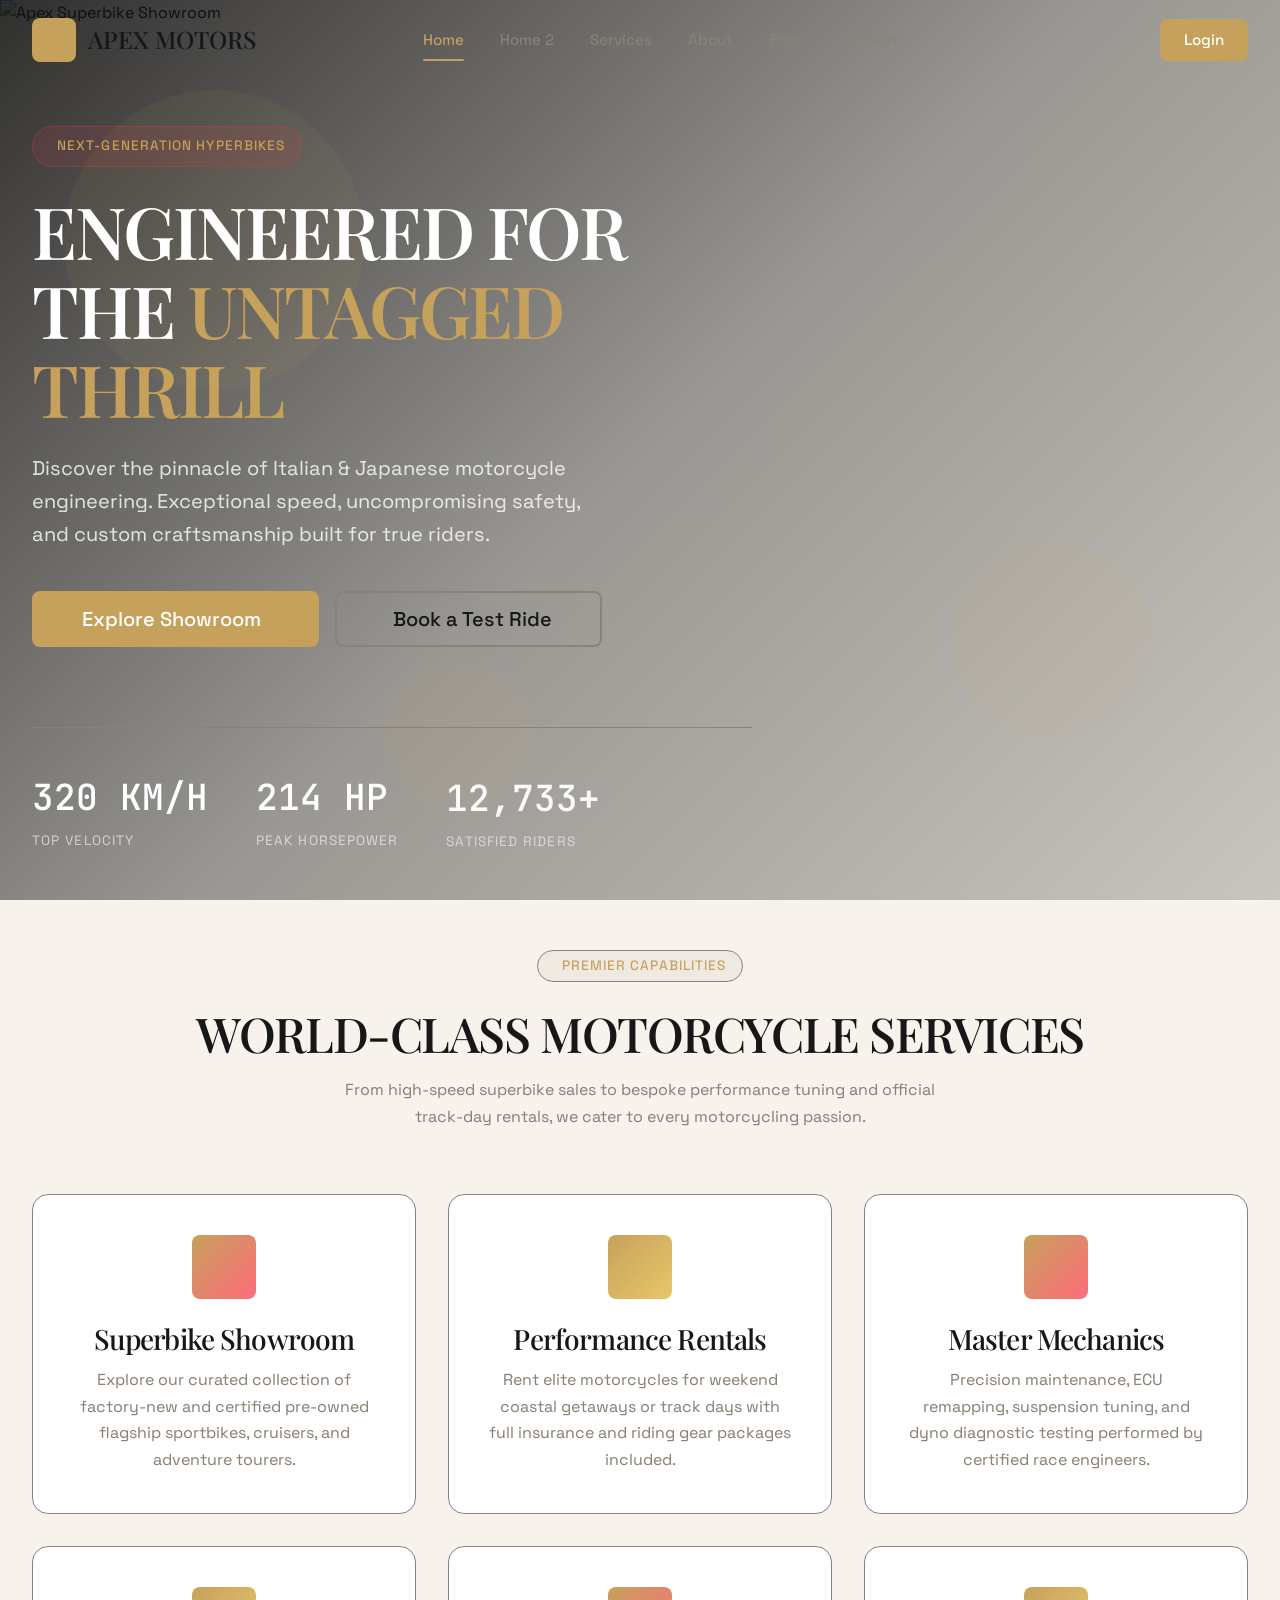
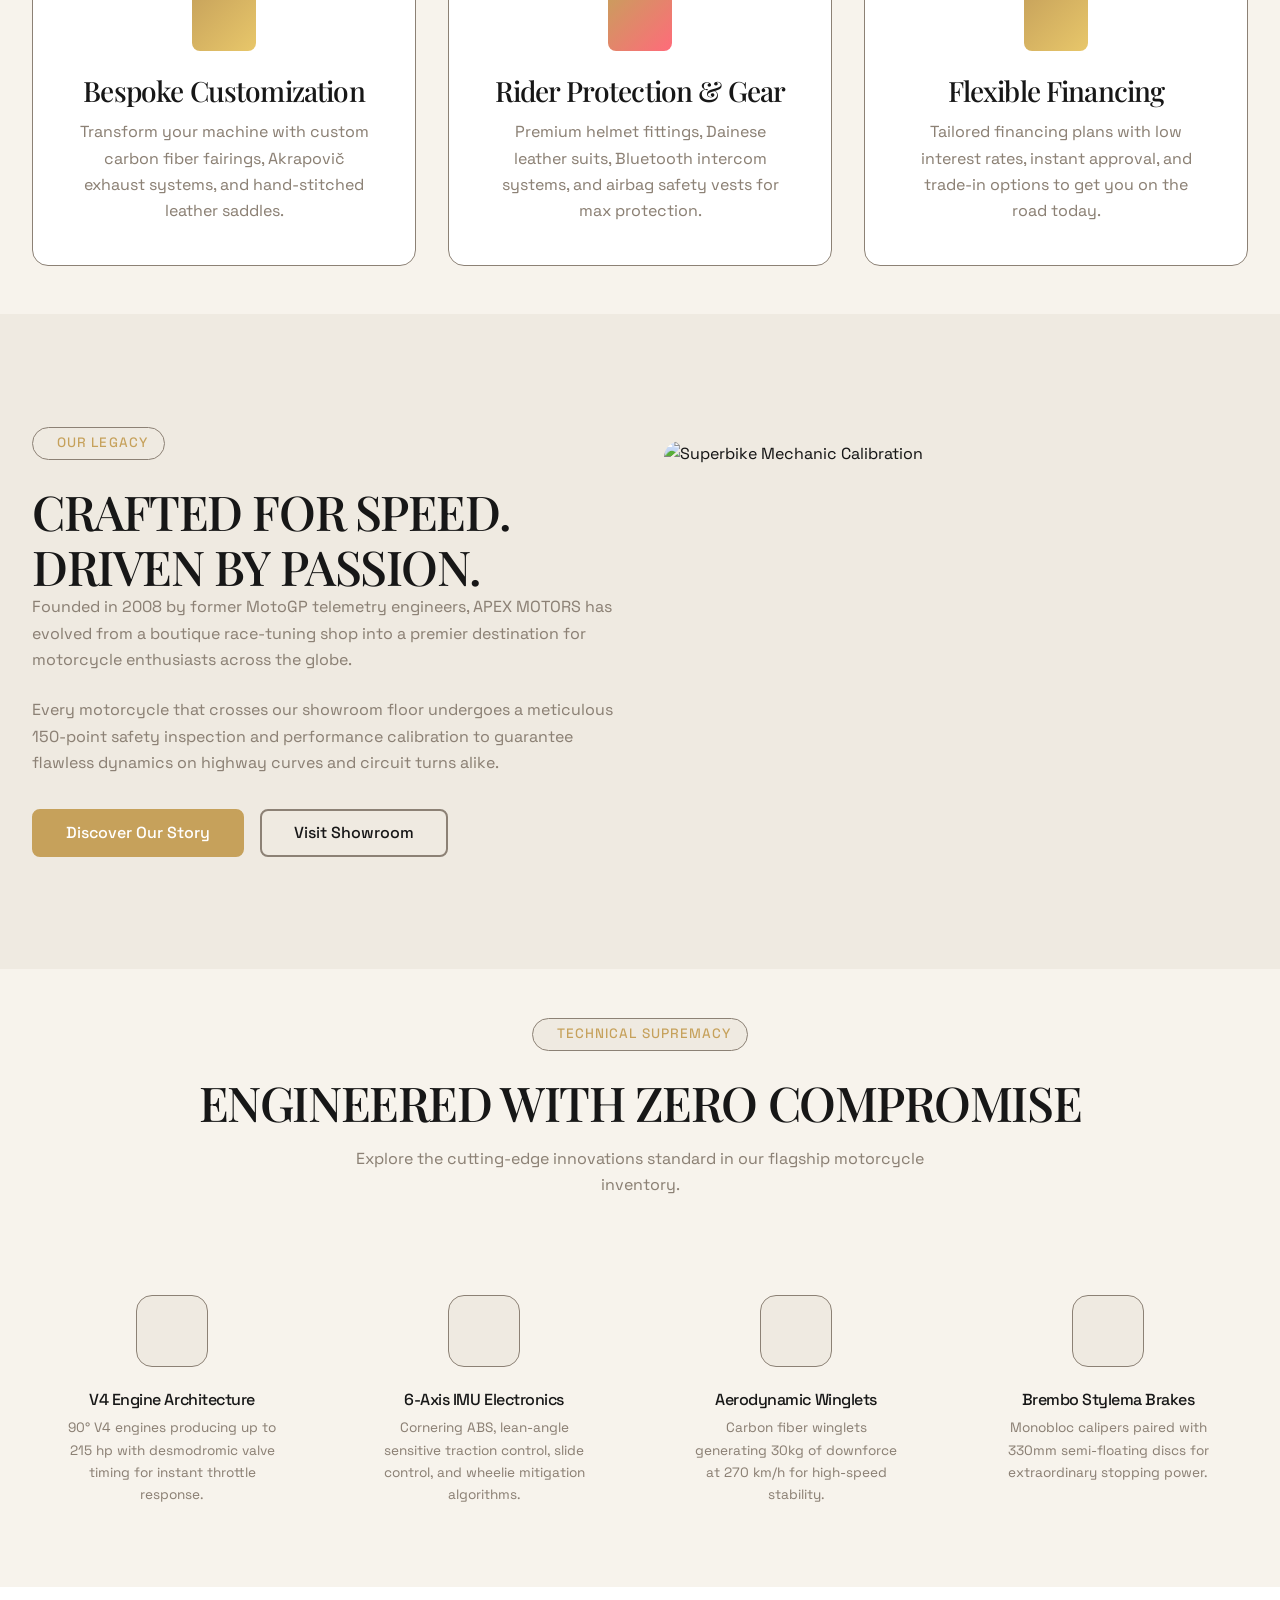
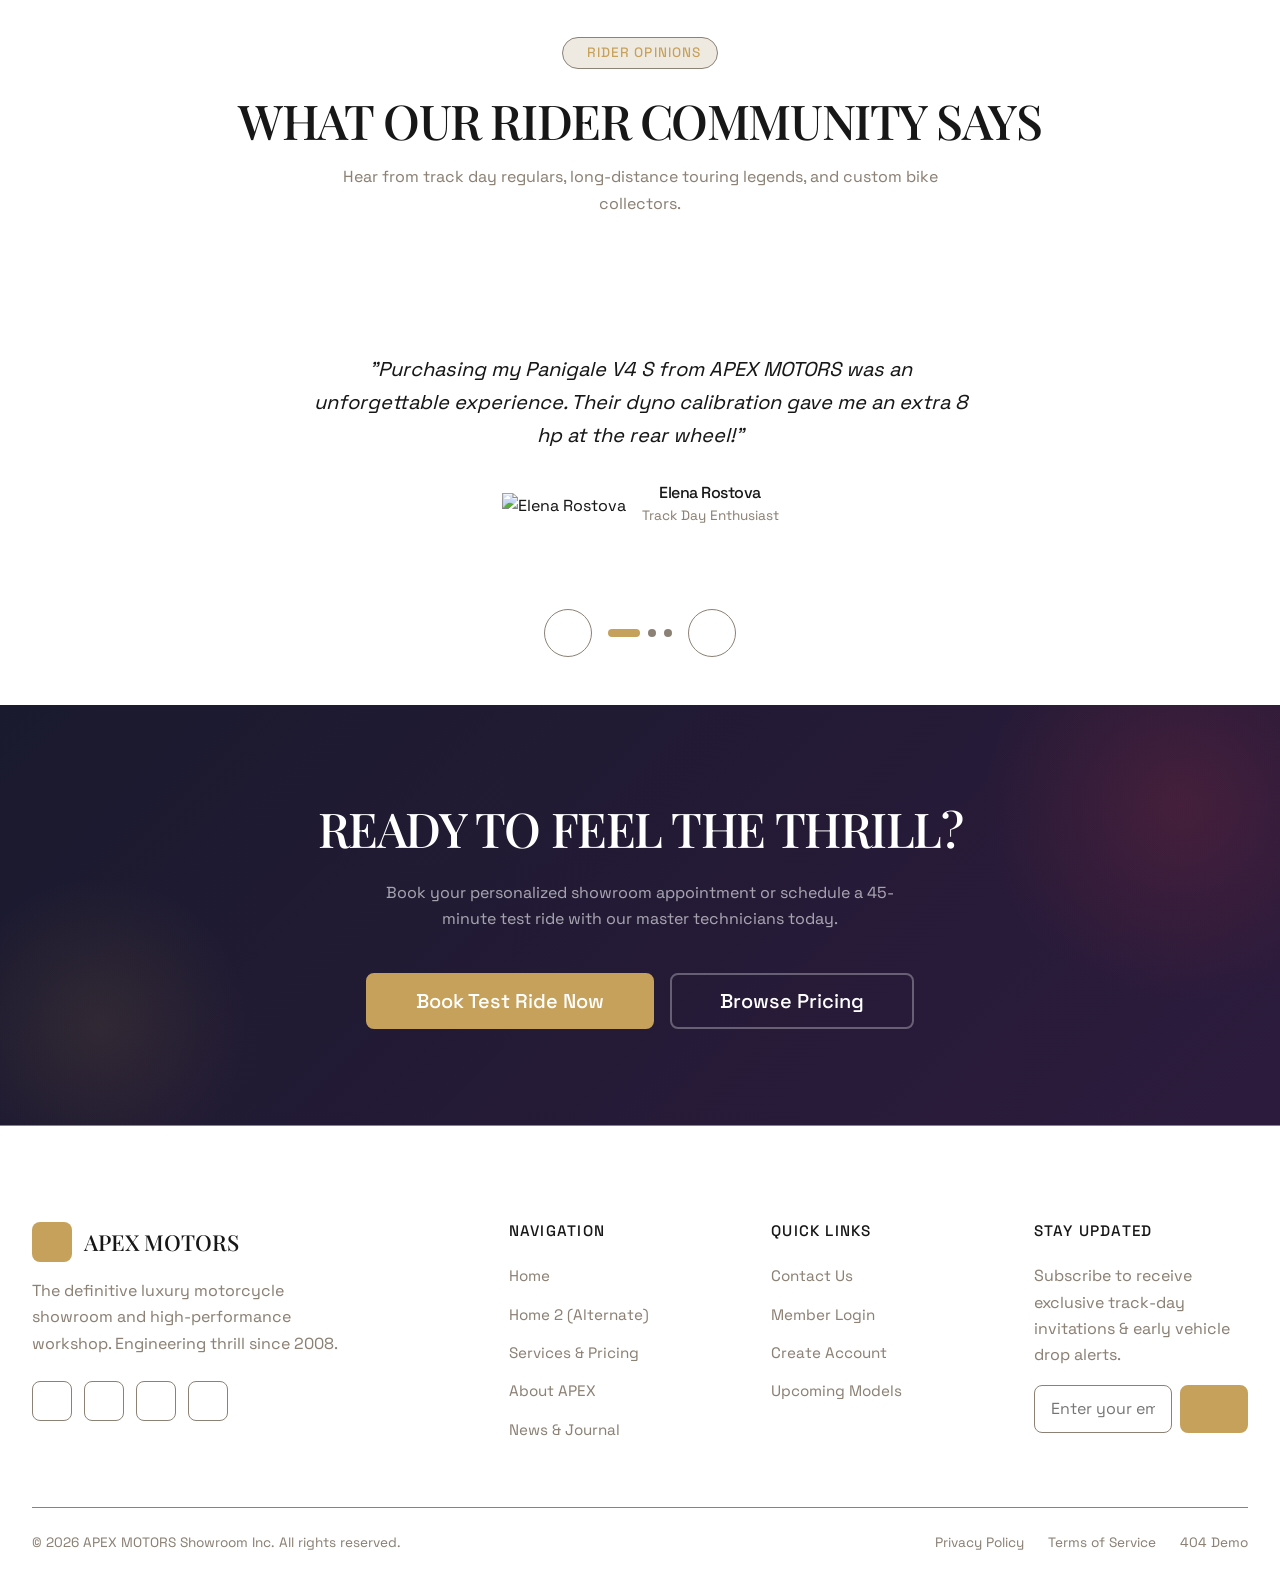
==== index.html @ 7939cc58 "first commit" ====
<!DOCTYPE html>
<html lang="en" data-theme="dark">
<head>
  <meta charset="UTF-8">
  <meta name="viewport" content="width=device-width, initial-scale=1.0">
  <title>APEX MOTORS — Luxury & High-Performance Motorcycle Showroom</title>
  <meta name="description" content="Experience unparalleled thrill and sophistication at APEX MOTORS. Premium motorcycles, custom builds, professional maintenance, and rentals.">
  
  <!-- Favicon -->
  <link rel="icon" type="image/svg+xml" href="data:image/svg+xml,<svg xmlns='http://www.w3.org/2000/svg' viewBox='0 0 100 100'><text y='.9em' font-size='90'>🏍️</text></svg>">
  
  <!-- Remix Icons -->
  <link rel="stylesheet" href="https://cdn.jsdelivr.net/npm/remixicon@4.2.0/fonts/remixicon.css">
  
  <!-- Stylesheets -->
  <link rel="stylesheet" href="assets/css/style.css">
  <link rel="stylesheet" href="assets/css/rtl.css">
  
  <!-- GSAP CDN -->
  <script src="https://cdnjs.cloudflare.com/ajax/libs/gsap/3.12.5/gsap.min.js" defer></script>
  <script src="https://cdnjs.cloudflare.com/ajax/libs/gsap/3.12.5/ScrollTrigger.min.js" defer></script>
  
  <!-- Main Script -->
  <script src="assets/js/main.js" defer></script>
  
  <!-- JSON-LD Structured Data -->
  <script type="application/ld+json">
  {
    "@context": "https://schema.org",
    "@type": "AutoDealer",
    "name": "APEX MOTORS",
    "image": "https://images.unsplash.com/photo-1558981403-c5f9899a28bc?auto=format&fit=crop&w=1200&q=80",
    "description": "Luxury & High-Performance Motorcycle Showroom",
    "priceRange": "$$$$",
    "address": {
      "@type": "PostalAddress",
      "streetAddress": "100 High-Speed Boulevard",
      "addressLocality": "Motor City",
      "addressRegion": "CA",
      "postalCode": "90210",
      "addressCountry": "US"
    },
    "telephone": "+1-800-555-APEX"
  }
  </script>
</head>
<body>

  <!-- ── NAVBAR ────────────────────────────────────────── -->
  <header class="navbar">
    <div class="navbar__inner">
      <a href="index.html" class="navbar__logo">
        <div class="navbar__logo-icon"><i class="ri-motorbike-line"></i></div>
        <span>APEX MOTORS</span>
      </a>

      <nav class="navbar__links" aria-label="Main Navigation">
        <a href="index.html" class="navbar__link active">Home</a>
        <a href="home2.html" class="navbar__link">Home 2</a>
        <a href="services.html" class="navbar__link">Services</a>
        <a href="about.html" class="navbar__link">About</a>
        <a href="blog.html" class="navbar__link">Blog</a>
        <a href="contact.html" class="navbar__link">Contact</a>
      </nav>

      <div class="navbar__actions">
        <button class="navbar__toggle-btn" data-theme-toggle aria-label="Toggle Theme">
          <i class="ri-sun-line"></i>
        </button>
        <button class="navbar__toggle-btn" data-rtl-toggle aria-label="Toggle RTL Mode">
          <i class="ri-arrow-left-right-line"></i>
        </button>
        <a href="login.html" class="navbar__login-btn">Login</a>
        
        <button class="navbar__hamburger" aria-label="Open Navigation Drawer" aria-expanded="false">
          <i class="ri-menu-3-line"></i>
        </button>
      </div>
    </div>
  </header>

  <!-- ── MOBILE DRAWER ─────────────────────────────────── -->
  <div class="drawer-overlay"></div>
  <aside class="drawer" aria-label="Mobile Navigation Drawer">
    <div class="drawer__header">
      <a href="index.html" class="navbar__logo">
        <div class="navbar__logo-icon"><i class="ri-motorbike-line"></i></div>
        <span>APEX MOTORS</span>
      </a>
      <button class="drawer__close" aria-label="Close Drawer">
        <i class="ri-close-line"></i>
      </button>
    </div>

    <div class="drawer__links">
      <a href="index.html" class="drawer__link active"><i class="ri-home-4-line"></i> Home</a>
      <a href="home2.html" class="drawer__link"><i class="ri-layout-grid-line"></i> Home 2</a>
      <a href="services.html" class="drawer__link"><i class="ri-tools-line"></i> Services</a>
      <a href="about.html" class="drawer__link"><i class="ri-information-line"></i> About</a>
      <a href="blog.html" class="drawer__link"><i class="ri-article-line"></i> Blog</a>
      <a href="contact.html" class="drawer__link"><i class="ri-contacts-line"></i> Contact</a>
    </div>

    <div class="drawer__footer">
      <div class="drawer__toggles">
        <button class="btn btn--secondary btn--full" data-theme-toggle>
          <i class="ri-sun-line"></i> Toggle Theme
        </button>
        <button class="btn btn--secondary btn--icon" data-rtl-toggle aria-label="Toggle RTL">
          <i class="ri-arrow-left-right-line"></i>
        </button>
      </div>
      <a href="login.html" class="btn btn--primary btn--full">Login</a>
    </div>
  </aside>

  <!-- ── MAIN CONTENT ─────────────────────────────────── -->
  <main>
    <!-- SECTION 1: HERO (Full-Screen) -->
    <section class="hero section--full">
      <div class="hero__bg">
        <img src="https://images.unsplash.com/photo-1558981403-c5f9899a28bc?auto=format&fit=crop&w=1920&q=80" alt="Apex Superbike Showroom" loading="eager">
      </div>
      
      <div class="floating-shapes">
        <div class="floating-shape"></div>
        <div class="floating-shape"></div>
        <div class="floating-shape"></div>
      </div>

      <div class="container">
        <div class="hero__content">
          <div class="hero__badge">
            <i class="ri-flashlight-line"></i> Next-Generation Hyperbikes
          </div>
          <h1 class="hero__title">ENGINEERED FOR THE <span>UNTAGGED THRILL</span></h1>
          <p class="hero__subtitle">Discover the pinnacle of Italian & Japanese motorcycle engineering. Exceptional speed, uncompromising safety, and custom craftsmanship built for true riders.</p>
          
          <div class="hero__actions">
            <a href="services.html" class="btn btn--primary btn--lg">
              Explore Showroom <i class="ri-arrow-right-line"></i>
            </a>
            <a href="contact.html" class="btn btn--secondary btn--lg">
              <i class="ri-steering-2-line"></i> Book a Test Ride
            </a>
          </div>

          <div class="hero__stats">
            <div class="hero__stat">
              <span class="hero__stat-number" data-count="320" data-count-suffix=" KM/H">0 KM/H</span>
              <span class="hero__stat-label">Top Velocity</span>
            </div>
            <div class="hero__stat">
              <span class="hero__stat-number" data-count="215" data-count-suffix=" HP">0 HP</span>
              <span class="hero__stat-label">Peak Horsepower</span>
            </div>
            <div class="hero__stat">
              <span class="hero__stat-number" data-count="14800" data-count-suffix="+">0+</span>
              <span class="hero__stat-label">Satisfied Riders</span>
            </div>
          </div>
        </div>
      </div>
    </section>

    <!-- SECTION 2: SERVICES SHOWCASE (Full-Screen Feel) -->
    <section class="section">
      <div class="container">
        <div class="section-header reveal">
          <div class="section-badge"><i class="ri-service-line"></i> Premier Capabilities</div>
          <h2>WORLD-CLASS MOTORCYCLE SERVICES</h2>
          <p>From high-speed superbike sales to bespoke performance tuning and official track-day rentals, we cater to every motorcycling passion.</p>
        </div>

        <div class="grid grid-3 stagger-grid">
          <!-- Service Card 1 -->
          <div class="card">
            <div class="card__icon"><i class="ri-shopping-bag-3-line"></i></div>
            <h3 class="card__title">Superbike Showroom</h3>
            <p class="card__text">Explore our curated collection of factory-new and certified pre-owned flagship sportbikes, cruisers, and adventure tourers.</p>
          </div>

          <!-- Service Card 2 -->
          <div class="card">
            <div class="card__icon card__icon--accent"><i class="ri-shield-keyhole-line"></i></div>
            <h3 class="card__title">Performance Rentals</h3>
            <p class="card__text">Rent elite motorcycles for weekend coastal getaways or track days with full insurance and riding gear packages included.</p>
          </div>

          <!-- Service Card 3 -->
          <div class="card">
            <div class="card__icon"><i class="ri-tools-fill"></i></div>
            <h3 class="card__title">Master Mechanics</h3>
            <p class="card__text">Precision maintenance, ECU remapping, suspension tuning, and dyno diagnostic testing performed by certified race engineers.</p>
          </div>

          <!-- Service Card 4 -->
          <div class="card">
            <div class="card__icon card__icon--accent"><i class="ri-paint-brush-line"></i></div>
            <h3 class="card__title">Bespoke Customization</h3>
            <p class="card__text">Transform your machine with custom carbon fiber fairings, Akrapovič exhaust systems, and hand-stitched leather saddles.</p>
          </div>

          <!-- Service Card 5 -->
          <div class="card">
            <div class="card__icon"><i class="ri-safe-2-line"></i></div>
            <h3 class="card__title">Rider Protection & Gear</h3>
            <p class="card__text">Premium helmet fittings, Dainese leather suits, Bluetooth intercom systems, and airbag safety vests for max protection.</p>
          </div>

          <!-- Service Card 6 -->
          <div class="card">
            <div class="card__icon card__icon--accent"><i class="ri-bank-card-line"></i></div>
            <h3 class="card__title">Flexible Financing</h3>
            <p class="card__text">Tailored financing plans with low interest rates, instant approval, and trade-in options to get you on the road today.</p>
          </div>
        </div>
      </div>
    </section>

    <!-- SECTION 3: ABOUT / CRAFTSMANSHIP (Full-Screen Split Visual) -->
    <section class="section" style="background: var(--color-surface-alt);">
      <div class="container">
        <div class="zigzag">
          <div class="zigzag__content reveal--left">
            <div class="section-badge"><i class="ri-history-line"></i> Our Legacy</div>
            <h2 style="text-align: start;">CRAFTED FOR SPEED. DRIVEN BY PASSION.</h2>
            <p>Founded in 2008 by former MotoGP telemetry engineers, APEX MOTORS has evolved from a boutique race-tuning shop into a premier destination for motorcycle enthusiasts across the globe.</p>
            <p>Every motorcycle that crosses our showroom floor undergoes a meticulous 150-point safety inspection and performance calibration to guarantee flawless dynamics on highway curves and circuit turns alike.</p>
            <div class="flex gap-4" style="margin-block-start: var(--space-6);">
              <a href="about.html" class="btn btn--primary">Discover Our Story</a>
              <a href="contact.html" class="btn btn--secondary">Visit Showroom</a>
            </div>
          </div>
          
          <div class="zigzag__image reveal--right">
            <img src="https://images.unsplash.com/photo-1568772585407-9361f9bf3a87?auto=format&fit=crop&w=1000&q=80" alt="Superbike Mechanic Calibration" loading="lazy">
          </div>
        </div>
      </div>
    </section>

    <!-- SECTION 4: PERFORMANCE HIGHLIGHTS (Icon & Feature Grid) -->
    <section class="section">
      <div class="container">
        <div class="section-header reveal">
          <div class="section-badge"><i class="ri-cpu-line"></i> Technical Supremacy</div>
          <h2>ENGINEERED WITH ZERO COMPROMISE</h2>
          <p>Explore the cutting-edge innovations standard in our flagship motorcycle inventory.</p>
        </div>

        <div class="grid grid-4 stagger-grid">
          <div class="feature-item">
            <div class="feature-item__icon"><i class="ri-speed-up-line"></i></div>
            <h4>V4 Engine Architecture</h4>
            <p>90° V4 engines producing up to 215 hp with desmodromic valve timing for instant throttle response.</p>
          </div>

          <div class="feature-item">
            <div class="feature-item__icon"><i class="ri-sensor-line"></i></div>
            <h4>6-Axis IMU Electronics</h4>
            <p>Cornering ABS, lean-angle sensitive traction control, slide control, and wheelie mitigation algorithms.</p>
          </div>

          <div class="feature-item">
            <div class="feature-item__icon"><i class="ri-windy-line"></i></div>
            <h4>Aerodynamic Winglets</h4>
            <p>Carbon fiber winglets generating 30kg of downforce at 270 km/h for high-speed stability.</p>
          </div>

          <div class="feature-item">
            <div class="feature-item__icon"><i class="ri-shield-flash-line"></i></div>
            <h4>Brembo Stylema Brakes</h4>
            <p>Monobloc calipers paired with 330mm semi-floating discs for extraordinary stopping power.</p>
          </div>
        </div>
      </div>
    </section>

    <!-- SECTION 5: TESTIMONIALS (Carousel) -->
    <section class="section" style="background: var(--color-surface);">
      <div class="container">
        <div class="section-header reveal">
          <div class="section-badge"><i class="ri-chat-quote-line"></i> Rider Opinions</div>
          <h2>WHAT OUR RIDER COMMUNITY SAYS</h2>
          <p>Hear from track day regulars, long-distance touring legends, and custom bike collectors.</p>
        </div>

        <div class="testimonials-carousel reveal">
          <div class="testimonials-track">
            <!-- Slide 1 -->
            <div class="testimonial-card">
              <div class="testimonial-card__stars">
                <i class="ri-star-fill"></i><i class="ri-star-fill"></i><i class="ri-star-fill"></i><i class="ri-star-fill"></i><i class="ri-star-fill"></i>
              </div>
              <p class="testimonial-card__text">"Purchasing my Panigale V4 S from APEX MOTORS was an unforgettable experience. Their dyno calibration gave me an extra 8 hp at the rear wheel!"</p>
              <div class="testimonial-card__author">
                <img src="https://images.unsplash.com/photo-1534528741775-53994a69daeb?auto=format&fit=crop&w=150&q=80" alt="Elena Rostova">
                <div class="testimonial-card__info">
                  <h4>Elena Rostova</h4>
                  <span>Track Day Enthusiast</span>
                </div>
              </div>
            </div>

            <!-- Slide 2 -->
            <div class="testimonial-card">
              <div class="testimonial-card__stars">
                <i class="ri-star-fill"></i><i class="ri-star-fill"></i><i class="ri-star-fill"></i><i class="ri-star-fill"></i><i class="ri-star-fill"></i>
              </div>
              <p class="testimonial-card__text">"The weekend rental process was seamless. I picked up a BMW R1250 GS for a Pacific Coast Highway tour. Immaculate condition and flawless service!"</p>
              <div class="testimonial-card__author">
                <img src="https://images.unsplash.com/photo-1507003211169-0a1dd7228f2d?auto=format&fit=crop&w=150&q=80" alt="Marcus Vance">
                <div class="testimonial-card__info">
                  <h4>Marcus Vance</h4>
                  <span>Adventure Tourer</span>
                </div>
              </div>
            </div>

            <!-- Slide 3 -->
            <div class="testimonial-card">
              <div class="testimonial-card__stars">
                <i class="ri-star-fill"></i><i class="ri-star-fill"></i><i class="ri-star-fill"></i><i class="ri-star-fill"></i><i class="ri-star-fill"></i>
              </div>
              <p class="testimonial-card__text">"Their custom exhaust work and paint shop turned my cafe racer concept into a museum-piece reality. Hands down the best shop in California."</p>
              <div class="testimonial-card__author">
                <img src="https://images.unsplash.com/photo-1500648767791-00dcc994a43e?auto=format&fit=crop&w=150&q=80" alt="Julian Thorne">
                <div class="testimonial-card__info">
                  <h4>Julian Thorne</h4>
                  <span>Custom Motorcycle Collector</span>
                </div>
              </div>
            </div>
          </div>
        </div>

        <div class="carousel-controls">
          <button class="carousel-btn carousel-btn--prev" aria-label="Previous Testimonial"><i class="ri-arrow-left-s-line"></i></button>
          <div class="carousel-dots"></div>
          <button class="carousel-btn carousel-btn--next" aria-label="Next Testimonial"><i class="ri-arrow-right-s-line"></i></button>
        </div>
      </div>
    </section>

    <!-- SECTION 6: CTA (Full-Width High-Impact Banner) -->
    <section class="cta-section">
      <div class="container">
        <h2>READY TO FEEL THE THRILL?</h2>
        <p>Book your personalized showroom appointment or schedule a 45-minute test ride with our master technicians today.</p>
        <div class="flex justify-center gap-4 flex-wrap">
          <a href="contact.html" class="btn btn--primary btn--lg">Book Test Ride Now</a>
          <a href="services.html" class="btn btn--secondary btn--lg" style="color: #fff; border-color: rgba(255,255,255,0.3);">Browse Pricing</a>
        </div>
      </div>
    </section>
  </main>

  <!-- ── FOOTER ───────────────────────────────────────── -->
  <footer class="footer">
    <div class="container">
      <div class="footer__grid">
        <div class="footer__brand">
          <a href="index.html" class="footer__logo">
            <div class="footer__logo-icon"><i class="ri-motorbike-line"></i></div>
            <span>APEX MOTORS</span>
          </a>
          <p>The definitive luxury motorcycle showroom and high-performance workshop. Engineering thrill since 2008.</p>
          <div class="footer__social">
            <a href="#" class="footer__social-link" aria-label="Instagram"><i class="ri-instagram-line"></i></a>
            <a href="#" class="footer__social-link" aria-label="YouTube"><i class="ri-youtube-line"></i></a>
            <a href="#" class="footer__social-link" aria-label="Facebook"><i class="ri-facebook-fill"></i></a>
            <a href="#" class="footer__social-link" aria-label="Twitter X"><i class="ri-twitter-x-line"></i></a>
          </div>
        </div>

        <div class="footer__column">
          <h4>Navigation</h4>
          <ul>
            <li><a href="index.html">Home</a></li>
            <li><a href="home2.html">Home 2 (Alternate)</a></li>
            <li><a href="services.html">Services & Pricing</a></li>
            <li><a href="about.html">About APEX</a></li>
            <li><a href="blog.html">News & Journal</a></li>
          </ul>
        </div>

        <div class="footer__column">
          <h4>Quick Links</h4>
          <ul>
            <li><a href="contact.html">Contact Us</a></li>
            <li><a href="login.html">Member Login</a></li>
            <li><a href="register.html">Create Account</a></li>
            <li><a href="coming-soon.html">Upcoming Models</a></li>
          </ul>
        </div>

        <div class="footer__column">
          <h4>Stay Updated</h4>
          <p>Subscribe to receive exclusive track-day invitations & early vehicle drop alerts.</p>
          <form class="footer__newsletter" data-validate="false">
            <input type="email" class="form-input" placeholder="Enter your email" required>
            <button type="submit" class="btn btn--primary" aria-label="Subscribe"><i class="ri-send-plane-fill"></i></button>
          </form>
        </div>
      </div>

      <div class="footer__bottom">
        <p>&copy; 2026 APEX MOTORS Showroom Inc. All rights reserved.</p>
        <div class="footer__bottom-links">
          <a href="#">Privacy Policy</a>
          <a href="#">Terms of Service</a>
          <a href="404.html">404 Demo</a>
        </div>
      </div>
    </div>
  </footer>

</body>
</html>
---- assets/css/style.css ----
/* ============================================================
   BIKE STORE — PREMIUM MOTORCYCLE WEBSITE
   Design System & Global Styles
   Aesthetic: Luxury-Refined + Industrial Edge
   ============================================================ */

/* ── Google Fonts ─────────────────────────────────── */
@import url('https://fonts.googleapis.com/css2?family=Playfair+Display:ital,wght@0,400..900;1,400..900&family=Space+Grotesk:wght@300..700&family=JetBrains+Mono:wght@300..700&display=swap');

/* ── CSS Variables (Design Tokens) ────────────────── */
:root {
  /* Colors — Light Mode */
  --color-primary: #171717;
  --color-secondary: #C6A15B;
  --color-accent: #C6A15B;
  --color-bg: #F7F3EC;
  --color-surface: #FFFFFF;
  --color-surface-alt: #EFEAE1;
  --color-text-primary: #171717;
  --color-text-secondary: #8C8175;
  --color-text-tertiary: #8C8175;
  --color-border: #8C8175;
  --color-border-light: #E2DBD0;
  --color-success: #10B981;
  --color-error: #EF4444;
  --color-warning: #F59E0B;
  --color-overlay: rgba(23, 23, 23, 0.5);
  --color-glass: rgba(247, 243, 236, 0.85);
  --color-glass-border: rgba(140, 129, 117, 0.2);
  --color-shadow: rgba(23, 23, 23, 0.08);
  --color-shadow-strong: rgba(23, 23, 23, 0.15);

  /* Font Families */
  --font-heading: 'Playfair Display', serif;
  --font-body: 'Space Grotesk', sans-serif;
  --font-mono: 'JetBrains Mono', monospace;

  /* Font Weights */
  --weight-h1: 580;
  --weight-h2: 540;
  --weight-h3: 520;
  --weight-h4: 500;
  --weight-body: 420;
  --weight-lead: 460;
  --weight-btn: 510;
  --weight-label: 470;
  --weight-caption: 400;
  --weight-bold-inline: 500;

  /* Font Sizes */
  --size-h1: 5rem;
  --size-h2: 3.5rem;
  --size-h3: 2.25rem;
  --size-h4: 1.75rem;
  --size-h5: 1.375rem;
  --size-h6: 1.125rem;
  --size-body: 1rem;
  --size-lead: 1.25rem;
  --size-btn: 1rem;
  --size-label: 0.95rem;
  --size-caption: 0.85rem;
  --size-small: 0.75rem;

  /* Line Heights */
  --lh-heading: 1.15;
  --lh-body: 1.65;
  --lh-tight: 1.1;

  /* Letter Spacing */
  --ls-heading: -0.03em;
  --ls-body: 0em;
  --ls-wide: 0.08em;

  /* Spacing Scale (8px base) */
  --space-1: 0.25rem;   /* 4px */
  --space-2: 0.5rem;    /* 8px */
  --space-3: 0.75rem;   /* 12px */
  --space-4: 1rem;      /* 16px */
  --space-5: 1.5rem;    /* 24px */
  --space-6: 2rem;      /* 32px */
  --space-7: 2.5rem;    /* 40px */
  --space-8: 3rem;      /* 48px */
  --space-9: 4rem;      /* 64px */
  --space-10: 5rem;     /* 80px */
  --space-11: 6rem;     /* 96px */
  --space-12: 8rem;     /* 128px */

  /* Border Radius */
  --radius: 8px;
  --radius-sm: 4px;
  --radius-lg: 16px;
  --radius-full: 9999px;

  /* Shadows */
  --shadow: 0 4px 24px var(--color-shadow);
  --shadow-sm: 0 2px 8px var(--color-shadow);
  --shadow-lg: 0 8px 40px var(--color-shadow-strong);
  --shadow-inset: inset 0 2px 4px var(--color-shadow);

  /* Transitions */
  --transition-fast: 0.2s cubic-bezier(0.4, 0, 0.2, 1);
  --transition-base: 0.3s cubic-bezier(0.4, 0, 0.2, 1);
  --transition-slow: 0.5s cubic-bezier(0.4, 0, 0.2, 1);
  --transition-theme: background 0.3s ease, color 0.3s ease, border-color 0.3s ease, box-shadow 0.3s ease;

  /* Layout */
  --container-max: 1320px;
  --container-narrow: 960px;
  --container-wide: 1440px;
  --navbar-height: 80px;
  --section-padding: var(--space-8) 0;

  /* Z-Index Scale */
  --z-dropdown: 100;
  --z-sticky: 200;
  --z-overlay: 300;
  --z-drawer: 400;
  --z-modal: 500;
  --z-toast: 600;
}

/* ── Dark Mode Overrides ──────────────────────────── */
[data-theme="dark"] {
  --color-primary: #F5F5F7;
  --color-bg: #0D0D0D;
  --color-surface: #1A1A1A;
  --color-surface-alt: #242424;
  --color-text-primary: #F5F5F7;
  --color-text-secondary: #9CA3AF;
  --color-text-tertiary: #6B7280;
  --color-border: #2D2D2D;
  --color-border-light: #1F1F1F;
  --color-glass: rgba(13, 13, 13, 0.8);
  --color-glass-border: rgba(255, 255, 255, 0.08);
  --color-shadow: rgba(0, 0, 0, 0.3);
  --color-shadow-strong: rgba(0, 0, 0, 0.5);
  --color-overlay: rgba(0, 0, 0, 0.7);
}

/* ── Reset & Base ─────────────────────────────────── */
*,
*::before,
*::after {
  margin: 0;
  padding: 0;
  box-sizing: border-box;
}

html {
  scroll-behavior: smooth;
  -webkit-text-size-adjust: 100%;
  font-size: 16px;
}

body {
  font-family: var(--font-body);
  font-weight: var(--weight-body);
  font-size: var(--size-body);
  line-height: var(--lh-body);
  color: var(--color-text-primary);
  background-color: var(--color-bg);
  transition: var(--transition-theme);
  -webkit-font-smoothing: antialiased;
  -moz-osx-font-smoothing: grayscale;
  overflow-x: hidden;
}

a {
  text-decoration: none;
  color: inherit;
  transition: color var(--transition-fast);
}

a:hover {
  color: var(--color-secondary);
}

a:focus-visible {
  outline: 2px solid var(--color-accent);
  outline-offset: 2px;
  border-radius: var(--radius-sm);
}

img {
  max-width: 100%;
  height: auto;
  display: block;
}

ul, ol {
  list-style: none;
}

button {
  cursor: pointer;
  border: none;
  background: none;
  font-family: inherit;
  font-size: inherit;
  color: inherit;
  transition: var(--transition-fast);
}

button:focus-visible {
  outline: 2px solid var(--color-accent);
  outline-offset: 2px;
}

input, textarea, select {
  font-family: inherit;
  font-size: inherit;
  color: inherit;
  border: none;
  outline: none;
  background: none;
}

::selection {
  background-color: var(--color-secondary);
  color: #fff;
}

/* ── Typography ───────────────────────────────────── */
h1, h2, h3, h4, h5, h6 {
  font-family: var(--font-heading);
  line-height: var(--lh-heading);
  letter-spacing: var(--ls-heading);
  color: var(--color-text-primary);
}

h1 {
  font-size: var(--size-h1);
  font-weight: var(--weight-h1);
}

h2 {
  font-size: var(--size-h2);
  font-weight: var(--weight-h2);
}

h3 {
  font-size: var(--size-h3);
  font-weight: var(--weight-h3);
}

h4 {
  font-size: var(--size-h4);
  font-weight: var(--weight-h4);
}

h5 {
  font-size: var(--size-h5);
  font-weight: var(--weight-h4);
}

h6 {
  font-size: var(--size-h6);
  font-weight: var(--weight-h4);
}

p {
  font-weight: var(--weight-body);
  line-height: var(--lh-body);
  color: var(--color-text-secondary);
}

.lead {
  font-size: var(--size-lead);
  font-weight: var(--weight-lead);
  line-height: var(--lh-body);
  color: var(--color-text-secondary);
}

.caption {
  font-size: var(--size-caption);
  font-weight: var(--weight-caption);
  color: var(--color-text-tertiary);
}

.label-text {
  font-size: var(--size-label);
  font-weight: var(--weight-label);
}

.mono {
  font-family: var(--font-mono);
}

strong, b {
  font-weight: var(--weight-bold-inline);
}

/* ── Layout Utilities ─────────────────────────────── */
.container {
  width: 100%;
  max-width: var(--container-max);
  margin-inline: auto;
  padding-inline: var(--space-6);
}

.container--narrow {
  max-width: var(--container-narrow);
}

.container--wide {
  max-width: var(--container-wide);
}

.section {
  padding: var(--section-padding);
  position: relative;
}

.section--full {
  min-height: 100vh;
  display: flex;
  align-items: center;
}

.section-header {
  text-align: center;
  margin-block-end: var(--space-9);
}

.section-header h2 {
  margin-block-end: var(--space-4);
}

.section-header p {
  max-width: 640px;
  margin-inline: auto;
}

.section-badge {
  display: inline-flex;
  align-items: center;
  gap: var(--space-2);
  padding: var(--space-1) var(--space-4);
  background: var(--color-surface-alt);
  border: 1px solid var(--color-border);
  border-radius: var(--radius-full);
  font-size: var(--size-caption);
  font-weight: var(--weight-label);
  color: var(--color-secondary);
  text-transform: uppercase;
  letter-spacing: var(--ls-wide);
  margin-block-end: var(--space-5);
}

.flex { display: flex; }
.flex-col { flex-direction: column; }
.flex-wrap { flex-wrap: wrap; }
.items-center { align-items: center; }
.items-start { align-items: flex-start; }
.justify-center { justify-content: center; }
.justify-between { justify-content: space-between; }
.gap-1 { gap: var(--space-1); }
.gap-2 { gap: var(--space-2); }
.gap-3 { gap: var(--space-3); }
.gap-4 { gap: var(--space-4); }
.gap-5 { gap: var(--space-5); }
.gap-6 { gap: var(--space-6); }
.gap-8 { gap: var(--space-8); }

.grid {
  display: grid;
  gap: var(--space-6);
}

.grid-2 { grid-template-columns: repeat(2, 1fr); }
.grid-3 { grid-template-columns: repeat(3, 1fr); }
.grid-4 { grid-template-columns: repeat(4, 1fr); }

.text-center { text-align: center; }
.text-start { text-align: start; }

.visually-hidden {
  position: absolute;
  width: 1px;
  height: 1px;
  padding: 0;
  margin: -1px;
  overflow: hidden;
  clip: rect(0, 0, 0, 0);
  white-space: nowrap;
  border-width: 0;
}

/* ── Buttons ──────────────────────────────────────── */
.btn {
  display: inline-flex;
  align-items: center;
  justify-content: center;
  gap: var(--space-2);
  padding: var(--space-3) var(--space-6);
  font-family: var(--font-body);
  font-size: var(--size-btn);
  font-weight: var(--weight-btn);
  line-height: 1;
  border-radius: var(--radius);
  transition: all var(--transition-base);
  white-space: nowrap;
  min-height: 48px;
  cursor: pointer;
  position: relative;
  overflow: hidden;
}

.btn::after {
  content: '';
  position: absolute;
  inset: 0;
  background: linear-gradient(135deg, rgba(255,255,255,0.15), transparent);
  opacity: 0;
  transition: opacity var(--transition-fast);
}

.btn:hover::after {
  opacity: 1;
}

.btn--primary {
  background: var(--color-secondary);
  color: #FFFFFF;
  border: 2px solid var(--color-secondary);
}

.btn--primary:hover {
  background: #CF2F3C;
  border-color: #CF2F3C;
  color: #FFFFFF;
  transform: translateY(-2px);
  box-shadow: 0 8px 24px rgba(230, 57, 70, 0.35);
}

.btn--secondary {
  background: transparent;
  color: var(--color-text-primary);
  border: 2px solid var(--color-border);
}

.btn--secondary:hover {
  border-color: var(--color-secondary);
  color: var(--color-secondary);
  transform: translateY(-2px);
}

.btn--accent {
  background: var(--color-accent);
  color: #1A1A2E;
  border: 2px solid var(--color-accent);
}

.btn--accent:hover {
  background: #C49A3D;
  border-color: #C49A3D;
  transform: translateY(-2px);
  box-shadow: 0 8px 24px rgba(212, 167, 71, 0.35);
}

.btn--ghost {
  background: transparent;
  color: var(--color-text-primary);
  border: 2px solid transparent;
  padding: var(--space-2) var(--space-4);
}

.btn--ghost:hover {
  color: var(--color-secondary);
}

.btn--lg {
  padding: var(--space-4) var(--space-8);
  font-size: var(--size-lead);
  min-height: 56px;
}

.btn--sm {
  padding: var(--space-2) var(--space-4);
  font-size: var(--size-caption);
  min-height: 36px;
}

.btn--full {
  width: 100%;
}

.btn--icon {
  width: 44px;
  height: 44px;
  padding: 0;
  border-radius: var(--radius);
  display: inline-flex;
  align-items: center;
  justify-content: center;
}

/* ── Navbar ───────────────────────────────────────── */
.navbar {
  position: fixed;
  top: 0;
  inset-inline: 0;
  height: var(--navbar-height);
  z-index: var(--z-sticky);
  transition: all var(--transition-base);
  display: flex;
  align-items: center;
}

.navbar.scrolled {
  background: var(--color-glass);
  backdrop-filter: blur(20px);
  -webkit-backdrop-filter: blur(20px);
  border-block-end: 1px solid var(--color-glass-border);
  box-shadow: var(--shadow-sm);
}

.navbar__inner {
  display: flex;
  align-items: center;
  justify-content: space-between;
  width: 100%;
  max-width: var(--container-wide);
  margin-inline: auto;
  padding-inline: var(--space-6);
}

.navbar__logo {
  display: flex;
  align-items: center;
  gap: var(--space-3);
  font-family: var(--font-heading);
  font-size: 1.5rem;
  font-weight: var(--weight-h3);
  color: var(--color-text-primary);
  z-index: 10;
}

.navbar__logo-icon {
  width: 44px;
  height: 44px;
  background: var(--color-secondary);
  border-radius: var(--radius);
  display: flex;
  align-items: center;
  justify-content: center;
  color: #FFFFFF;
  font-size: 1.25rem;
}

.navbar__links {
  display: flex;
  align-items: center;
  gap: var(--space-1);
}

.navbar__link {
  padding: var(--space-2) var(--space-4);
  font-size: var(--size-label);
  font-weight: var(--weight-label);
  color: var(--color-text-secondary);
  border-radius: var(--radius);
  transition: all var(--transition-fast);
  position: relative;
}

.navbar__link:hover {
  color: var(--color-text-primary);
  background: var(--color-surface-alt);
}

.navbar__link.active {
  color: var(--color-secondary);
}

.navbar__link.active::after {
  content: '';
  position: absolute;
  inset-inline: var(--space-4);
  bottom: 0;
  height: 2px;
  background: var(--color-secondary);
  border-radius: var(--radius-full);
}

.navbar__actions {
  display: flex;
  align-items: center;
  gap: var(--space-2);
}

.navbar__toggle-btn {
  width: 40px;
  height: 40px;
  border-radius: var(--radius);
  display: flex;
  align-items: center;
  justify-content: center;
  font-size: 1.25rem;
  color: var(--color-text-secondary);
  transition: all var(--transition-fast);
}

.navbar__toggle-btn:hover {
  color: var(--color-text-primary);
  background: var(--color-surface-alt);
}

.navbar__login-btn {
  padding: var(--space-2) var(--space-5);
  background: var(--color-secondary);
  color: #FFFFFF;
  border-radius: var(--radius);
  font-weight: var(--weight-btn);
  font-size: var(--size-label);
  transition: all var(--transition-fast);
  min-height: 40px;
  display: inline-flex;
  align-items: center;
  justify-content: center;
}

.navbar__login-btn:hover {
  background: #CF2F3C;
  color: #FFFFFF;
  transform: translateY(-1px);
}

.navbar__hamburger {
  display: none;
  width: 44px;
  height: 44px;
  align-items: center;
  justify-content: center;
  font-size: 1.5rem;
  color: var(--color-text-primary);
  z-index: 10;
  border-radius: var(--radius);
}

.navbar__hamburger:hover {
  background: var(--color-surface-alt);
}

/* ── Mobile Drawer ────────────────────────────────── */
.drawer-overlay {
  position: fixed;
  inset: 0;
  background: var(--color-overlay);
  z-index: var(--z-overlay);
  opacity: 0;
  visibility: hidden;
  transition: all var(--transition-base);
}

.drawer-overlay.active {
  opacity: 1;
  visibility: visible;
}

.drawer {
  position: fixed;
  top: 0;
  inset-inline-end: 0;
  width: min(380px, 85vw);
  height: 100vh;
  height: 100dvh;
  background: var(--color-surface);
  z-index: var(--z-drawer);
  transform: translateX(100%);
  transition: transform var(--transition-base);
  display: flex;
  flex-direction: column;
  overflow-y: auto;
  padding: var(--space-6);
}

[dir="rtl"] .drawer {
  transform: translateX(-100%);
}

.drawer.active {
  transform: translateX(0);
}

.drawer__header {
  display: flex;
  align-items: center;
  justify-content: space-between;
  margin-block-end: var(--space-8);
  padding-block-end: var(--space-5);
  border-block-end: 1px solid var(--color-border);
}

.drawer__close {
  width: 44px;
  height: 44px;
  display: flex;
  align-items: center;
  justify-content: center;
  font-size: 1.5rem;
  border-radius: var(--radius);
  color: var(--color-text-secondary);
}

.drawer__close:hover {
  background: var(--color-surface-alt);
  color: var(--color-text-primary);
}

.drawer__links {
  display: flex;
  flex-direction: column;
  gap: var(--space-1);
  margin-block-end: var(--space-8);
}

.drawer__link {
  padding: var(--space-3) var(--space-4);
  font-size: var(--size-body);
  font-weight: var(--weight-label);
  color: var(--color-text-secondary);
  border-radius: var(--radius);
  min-height: 48px;
  display: flex;
  align-items: center;
  gap: var(--space-3);
  transition: all var(--transition-fast);
}

.drawer__link:hover,
.drawer__link.active {
  color: var(--color-secondary);
  background: var(--color-surface-alt);
}

.drawer__link i {
  width: 24px;
  text-align: center;
  font-size: 1.125rem;
}

.drawer__footer {
  margin-block-start: auto;
  padding-block-start: var(--space-5);
  border-block-start: 1px solid var(--color-border);
  display: flex;
  flex-direction: column;
  gap: var(--space-4);
}

.drawer__toggles {
  display: flex;
  align-items: center;
  gap: var(--space-3);
}

/* ── Cards ────────────────────────────────────────── */
.card {
  background: var(--color-surface);
  border: 1px solid var(--color-border);
  border-radius: var(--radius-lg);
  padding: var(--space-7);
  display: flex;
  flex-direction: column;
  align-items: center;
  text-align: center;
  transition: all var(--transition-base);
  position: relative;
  overflow: hidden;
  height: 100%;
}

.card:hover {
  transform: translateY(-4px);
  box-shadow: var(--shadow-lg);
  border-color: var(--color-secondary);
}

.card__icon {
  width: 64px;
  height: 64px;
  border-radius: var(--radius);
  background: linear-gradient(135deg, var(--color-secondary), #FF6B7A);
  display: flex;
  align-items: center;
  justify-content: center;
  font-size: 1.5rem;
  color: #FFFFFF;
  margin-block-end: var(--space-5);
  flex-shrink: 0;
}

.card__icon--accent {
  background: linear-gradient(135deg, var(--color-accent), #E8C76A);
}

.card__title {
  font-size: var(--size-h4);
  font-weight: var(--weight-h3);
  margin-block-end: var(--space-3);
  color: var(--color-text-primary);
}

.card__text {
  font-size: var(--size-body);
  color: var(--color-text-secondary);
  line-height: var(--lh-body);
  flex: 1;
}


.card__badge {
  position: absolute;
  top: var(--space-4);
  inset-inline-end: var(--space-4);
  padding: var(--space-1) var(--space-3);
  background: var(--color-secondary);
  color: #fff;
  font-size: var(--size-small);
  font-weight: var(--weight-btn);
  border-radius: var(--radius-full);
}

.card--horizontal {
  flex-direction: row;
  text-align: start;
  align-items: flex-start;
  gap: var(--space-5);
}

.card--image {
  padding: 0;
  overflow: hidden;
}

.card--image .card__img {
  width: 100%;
  height: 240px;
  object-fit: cover;
}

.card--image .card__body {
  padding: var(--space-5) var(--space-6);
  width: 100%;
  display: flex;
  flex-direction: column;
  align-items: flex-start;
  text-align: start;
}

/* ── Forms ────────────────────────────────────────── */
.form-group {
  display: flex;
  flex-direction: column;
  gap: var(--space-2);
  margin-block-end: var(--space-5);
}

.form-label {
  font-size: var(--size-label);
  font-weight: var(--weight-label);
  color: var(--color-text-primary);
}

.form-label .required {
  color: var(--color-secondary);
  margin-inline-start: var(--space-1);
}

.form-input {
  width: 100%;
  padding: var(--space-3) var(--space-4);
  background: var(--color-surface);
  border: 1.5px solid var(--color-border);
  border-radius: var(--radius);
  font-size: var(--size-body);
  color: var(--color-text-primary);
  transition: all var(--transition-fast);
  min-height: 48px;
}

.form-input:focus {
  border-color: var(--color-secondary);
  box-shadow: 0 0 0 3px rgba(230, 57, 70, 0.12);
}

.form-input.error {
  border-color: var(--color-error);
  box-shadow: 0 0 0 3px rgba(239, 68, 68, 0.12);
}

.form-input.success {
  border-color: var(--color-success);
  box-shadow: 0 0 0 3px rgba(16, 185, 129, 0.12);
}

.form-error {
  font-size: var(--size-caption);
  color: var(--color-error);
  display: none;
  align-items: center;
  gap: var(--space-1);
}

.form-error.visible {
  display: flex;
}

.form-success-msg {
  display: none;
  padding: var(--space-4);
  background: rgba(16, 185, 129, 0.08);
  border: 1px solid var(--color-success);
  border-radius: var(--radius);
  color: var(--color-success);
  text-align: center;
  font-weight: var(--weight-label);
}

.form-success-msg.visible {
  display: block;
}

textarea.form-input {
  min-height: 140px;
  resize: vertical;
}

.form-check {
  display: flex;
  align-items: flex-start;
  gap: var(--space-3);
  cursor: pointer;
}

.form-check input[type="checkbox"] {
  width: 20px;
  height: 20px;
  accent-color: var(--color-secondary);
  cursor: pointer;
  flex-shrink: 0;
  margin-block-start: 2px;
}

.form-check label {
  font-size: var(--size-caption);
  color: var(--color-text-secondary);
  cursor: pointer;
}

.form-check label a {
  color: var(--color-secondary);
  text-decoration: underline;
}

/* ── Hero Section ─────────────────────────────────── */
.hero {
  min-height: 100vh;
  display: flex;
  align-items: center;
  position: relative;
  overflow: hidden;
  padding-block-start: var(--navbar-height);
}

.hero__bg {
  position: absolute;
  inset: 0;
  z-index: -1;
}

.hero__bg img {
  width: 100%;
  height: 100%;
  object-fit: cover;
}

.hero__bg::after {
  content: '';
  position: absolute;
  inset: 0;
  background: linear-gradient(
    135deg,
    rgba(13, 13, 13, 0.85) 0%,
    rgba(13, 13, 13, 0.4) 50%,
    rgba(13, 13, 13, 0.2) 100%
  );
}

.hero__content {
  position: relative;
  z-index: 1;
  max-width: 720px;
}

.hero__badge {
  display: inline-flex;
  align-items: center;
  gap: var(--space-2);
  padding: var(--space-2) var(--space-4);
  background: rgba(230, 57, 70, 0.12);
  border: 1px solid rgba(230, 57, 70, 0.3);
  border-radius: var(--radius-full);
  font-size: var(--size-caption);
  font-weight: var(--weight-label);
  color: var(--color-secondary);
  text-transform: uppercase;
  letter-spacing: var(--ls-wide);
  margin-block-end: var(--space-5);
}

.hero__title {
  color: var(--color-text-primary);
  margin-block-end: var(--space-5);
  line-height: var(--lh-tight);
}

.hero__title span {
  color: var(--color-secondary);
}

.hero__subtitle {
  font-size: var(--size-lead);
  color: var(--color-text-secondary);
  margin-block-end: var(--space-7);
  max-width: 560px;
  line-height: var(--lh-body);
}

.hero__actions {
  display: flex;
  align-items: center;
  gap: var(--space-4);
  flex-wrap: wrap;
}

.hero__stats {
  display: flex;
  gap: var(--space-8);
  margin-block-start: var(--space-10);
  padding-block-start: var(--space-7);
  border-block-start: 1px solid var(--color-border);
}

.hero__stat {
  text-align: start;
}

.hero__stat-number {
  font-family: var(--font-mono);
  font-size: var(--size-h3);
  font-weight: var(--weight-h3);
  color: var(--color-text-primary);
  display: block;
}

.hero__stat-label {
  font-size: var(--size-caption);
  color: var(--color-text-tertiary);
  text-transform: uppercase;
  letter-spacing: var(--ls-wide);
  margin-block-start: var(--space-1);
}

/* Override text color to white only when Hero has dark image background overlay */
.hero:has(.hero__bg) .hero__title,
.hero--has-bg .hero__title {
  color: #FFFFFF;
}

.hero:has(.hero__bg) .hero__subtitle,
.hero--has-bg .hero__subtitle {
  color: rgba(255, 255, 255, 0.8);
}

.hero:has(.hero__bg) .hero__stat-number,
.hero--has-bg .hero__stat-number {
  color: #FFFFFF;
}

.hero:has(.hero__bg) .hero__stat-label,
.hero--has-bg .hero__stat-label {
  color: rgba(255, 255, 255, 0.6);
}


/* Hero Variant: Split */
.hero--split {
  display: grid;
  grid-template-columns: 1fr 1fr;
  gap: var(--space-8);
}

.hero--split .hero__media {
  position: relative;
  display: flex;
  align-items: center;
  justify-content: center;
}

.hero--split .hero__media img {
  width: 100%;
  height: 80%;
  object-fit: cover;
  border-radius: var(--radius-lg);
}

/* Hero Variant: Centered */
.hero--centered {
  text-align: center;
}

.hero--centered .hero__content {
  max-width: 860px;
  margin-inline: auto;
}

.hero--centered .hero__subtitle {
  margin-inline: auto;
}

.hero--centered .hero__actions {
  justify-content: center;
}

.hero--centered .hero__stats {
  justify-content: center;
}

/* ── Testimonials ─────────────────────────────────── */
.testimonials-carousel {
  position: relative;
  overflow: hidden;
}

.testimonials-track {
  display: flex;
  transition: transform var(--transition-slow);
}

.testimonial-card {
  min-width: 100%;
  padding: var(--space-8);
  display: flex;
  flex-direction: column;
  align-items: center;
  text-align: center;
}

.testimonial-card__stars {
  display: flex;
  gap: var(--space-1);
  margin-block-end: var(--space-5);
  color: var(--color-accent);
  font-size: 1.25rem;
}

.testimonial-card__text {
  font-size: var(--size-lead);
  font-style: italic;
  color: var(--color-text-primary);
  max-width: 680px;
  margin-block-end: var(--space-6);
  line-height: var(--lh-body);
}

.testimonial-card__author {
  display: flex;
  align-items: center;
  gap: var(--space-4);
}

.testimonial-card__avatar {
  width: 56px;
  height: 56px;
  border-radius: var(--radius-full);
  object-fit: cover;
  border: 2px solid var(--color-accent);
}

.testimonial-card__info h4 {
  font-size: var(--size-body);
  font-weight: var(--weight-bold-inline);
  font-family: var(--font-body);
}

.testimonial-card__info span {
  font-size: var(--size-caption);
  color: var(--color-text-tertiary);
}

.carousel-controls {
  display: flex;
  align-items: center;
  justify-content: center;
  gap: var(--space-4);
  margin-block-start: var(--space-6);
}

.carousel-btn {
  width: 48px;
  height: 48px;
  border-radius: var(--radius-full);
  border: 1.5px solid var(--color-border);
  display: flex;
  align-items: center;
  justify-content: center;
  font-size: 1.25rem;
  color: var(--color-text-secondary);
  transition: all var(--transition-fast);
}

.carousel-btn:hover {
  border-color: var(--color-secondary);
  color: var(--color-secondary);
  background: rgba(230, 57, 70, 0.06);
}

.carousel-dots {
  display: flex;
  gap: var(--space-2);
}

.carousel-dot {
  width: 8px;
  height: 8px;
  border-radius: var(--radius-full);
  background: var(--color-border);
  transition: all var(--transition-fast);
  cursor: pointer;
  border: none;
  padding: 0;
}

.carousel-dot.active {
  width: 32px;
  background: var(--color-secondary);
}

/* ── CTA Section ──────────────────────────────────── */
.cta-section {
  background: linear-gradient(135deg, #1A1A2E 0%, #2D1B3D 100%);
  padding: var(--space-11) 0;
  text-align: center;
  position: relative;
  overflow: hidden;
}

.cta-section::before {
  content: '';
  position: absolute;
  width: 400px;
  height: 400px;
  background: radial-gradient(circle, rgba(230, 57, 70, 0.15), transparent 70%);
  top: -100px;
  inset-inline-end: -100px;
  border-radius: 50%;
}

.cta-section::after {
  content: '';
  position: absolute;
  width: 300px;
  height: 300px;
  background: radial-gradient(circle, rgba(212, 167, 71, 0.1), transparent 70%);
  bottom: -50px;
  inset-inline-start: -50px;
  border-radius: 50%;
}

.cta-section h2 {
  color: #FFFFFF;
  margin-block-end: var(--space-5);
}

.cta-section p {
  color: rgba(255, 255, 255, 0.6);
  max-width: 560px;
  margin-inline: auto;
  margin-block-end: var(--space-7);
}

/* ── Footer ───────────────────────────────────────── */
.footer {
  background: var(--color-surface);
  border-block-start: 1px solid var(--color-border);
  padding-block-start: var(--space-11);
}

.footer__grid {
  display: grid;
  grid-template-columns: 2fr 1fr 1fr 1fr;
  gap: var(--space-8);
  margin-block-end: var(--space-9);
}

.footer__brand {
  max-width: 320px;
}

.footer__logo {
  display: flex;
  align-items: center;
  gap: var(--space-3);
  font-family: var(--font-heading);
  font-size: 1.375rem;
  font-weight: var(--weight-h3);
  color: var(--color-text-primary);
  margin-block-end: var(--space-4);
}

.footer__logo-icon {
  width: 40px;
  height: 40px;
  background: var(--color-secondary);
  border-radius: var(--radius);
  display: flex;
  align-items: center;
  justify-content: center;
  color: #FFFFFF;
  font-size: 1.125rem;
}

.footer__brand p {
  margin-block-end: var(--space-5);
}

.footer__social {
  display: flex;
  gap: var(--space-3);
}

.footer__social-link {
  width: 40px;
  height: 40px;
  border-radius: var(--radius);
  border: 1px solid var(--color-border);
  display: flex;
  align-items: center;
  justify-content: center;
  color: var(--color-text-secondary);
  font-size: 1.125rem;
  transition: all var(--transition-fast);
}

.footer__social-link:hover {
  border-color: var(--color-secondary);
  color: var(--color-secondary);
  background: rgba(230, 57, 70, 0.06);
}

.footer__column h4 {
  font-family: var(--font-body);
  font-size: var(--size-label);
  font-weight: var(--weight-bold-inline);
  text-transform: uppercase;
  letter-spacing: var(--ls-wide);
  color: var(--color-text-primary);
  margin-block-end: var(--space-5);
}

.footer__column ul {
  display: flex;
  flex-direction: column;
  gap: var(--space-3);
}

.footer__column a {
  font-size: var(--size-label);
  color: var(--color-text-secondary);
  transition: color var(--transition-fast);
  display: inline-flex;
  align-items: center;
  gap: var(--space-2);
}

.footer__column a:hover {
  color: var(--color-secondary);
}

.footer__newsletter {
  display: flex;
  gap: var(--space-2);
  margin-block-start: var(--space-4);
}

.footer__newsletter .form-input {
  flex: 1;
  min-height: 44px;
}

.footer__bottom {
  padding: var(--space-5) 0;
  border-block-start: 1px solid var(--color-border);
  display: flex;
  align-items: center;
  justify-content: space-between;
  flex-wrap: wrap;
  gap: var(--space-4);
}

.footer__bottom p {
  font-size: var(--size-caption);
  color: var(--color-text-tertiary);
}

.footer__bottom-links {
  display: flex;
  gap: var(--space-5);
}

.footer__bottom-links a {
  font-size: var(--size-caption);
  color: var(--color-text-tertiary);
}

/* ── Pricing Table ────────────────────────────────── */
.pricing-card {
  background: var(--color-surface);
  border: 1.5px solid var(--color-border);
  border-radius: var(--radius-lg);
  padding: var(--space-7);
  display: flex;
  flex-direction: column;
  align-items: center;
  text-align: center;
  transition: all var(--transition-base);
  position: relative;
  height: 100%;
}

.pricing-card:hover {
  transform: translateY(-4px);
  box-shadow: var(--shadow-lg);
}

.pricing-card--featured {
  border-color: var(--color-secondary);
  background: var(--color-surface);
}

.pricing-card--featured::before {
  content: 'Most Popular';
  position: absolute;
  top: -12px;
  padding: var(--space-1) var(--space-4);
  background: var(--color-secondary);
  color: #FFFFFF;
  font-size: var(--size-small);
  font-weight: var(--weight-btn);
  border-radius: var(--radius-full);
  letter-spacing: var(--ls-wide);
  text-transform: uppercase;
}

.pricing-card__name {
  font-family: var(--font-body);
  font-size: var(--size-label);
  font-weight: var(--weight-bold-inline);
  text-transform: uppercase;
  letter-spacing: var(--ls-wide);
  color: var(--color-text-secondary);
  margin-block-end: var(--space-4);
}

.pricing-card__price {
  font-family: var(--font-mono);
  font-size: var(--size-h2);
  font-weight: var(--weight-h2);
  color: var(--color-text-primary);
  margin-block-end: var(--space-2);
}

.pricing-card__price span {
  font-size: var(--size-body);
  font-weight: var(--weight-body);
  color: var(--color-text-tertiary);
}

.pricing-card__desc {
  font-size: var(--size-caption);
  color: var(--color-text-tertiary);
  margin-block-end: var(--space-6);
}

.pricing-card__features {
  width: 100%;
  display: flex;
  flex-direction: column;
  gap: var(--space-3);
  margin-block-end: var(--space-7);
  text-align: start;
  flex: 1;
}


.pricing-card__feature {
  display: flex;
  align-items: center;
  gap: var(--space-3);
  font-size: var(--size-label);
  color: var(--color-text-secondary);
}

.pricing-card__feature i {
  color: var(--color-success);
  font-size: 1rem;
}

.pricing-card .btn {
  width: 100%;
  margin-block-start: auto;
}

/* ── Timeline ─────────────────────────────────────── */
.timeline {
  position: relative;
  padding-inline-start: var(--space-8);
}

.timeline::before {
  content: '';
  position: absolute;
  inset-inline-start: 16px;
  top: 0;
  bottom: 0;
  width: 2px;
  background: var(--color-border);
}

.timeline__item {
  position: relative;
  padding-block-end: var(--space-8);
}

.timeline__item:last-child {
  padding-block-end: 0;
}

.timeline__dot {
  position: absolute;
  inset-inline-start: calc(-1 * var(--space-8) + 8px);
  top: 4px;
  width: 18px;
  height: 18px;
  border-radius: var(--radius-full);
  background: var(--color-secondary);
  border: 3px solid var(--color-bg);
  box-shadow: 0 0 0 2px var(--color-secondary);
}

.timeline__date {
  font-family: var(--font-mono);
  font-size: var(--size-caption);
  color: var(--color-secondary);
  text-transform: uppercase;
  letter-spacing: var(--ls-wide);
  margin-block-end: var(--space-2);
}

.timeline__title {
  font-size: var(--size-h4);
  margin-block-end: var(--space-2);
}

.timeline__text {
  color: var(--color-text-secondary);
}

/* ── Blog Cards ───────────────────────────────────── */
.blog-card {
  background: var(--color-surface);
  border: 1px solid var(--color-border);
  border-radius: var(--radius-lg);
  overflow: hidden;
  transition: all var(--transition-base);
  height: 100%;
  display: flex;
  flex-direction: column;
}

.blog-card:hover {
  transform: translateY(-4px);
  box-shadow: var(--shadow-lg);
  border-color: var(--color-border);
}

.blog-card__img {
  width: 100%;
  height: 220px;
  object-fit: cover;
  transition: transform var(--transition-slow);
}

.blog-card:hover .blog-card__img {
  transform: scale(1.05);
}

.blog-card__img-wrap {
  overflow: hidden;
}

.blog-card__body {
  padding: var(--space-5) var(--space-6);
  flex: 1;
  display: flex;
  flex-direction: column;
}

.blog-card__meta {
  display: flex;
  align-items: center;
  gap: var(--space-4);
  margin-block-end: var(--space-3);
}

.blog-card__tag {
  padding: var(--space-1) var(--space-3);
  background: rgba(230, 57, 70, 0.08);
  color: var(--color-secondary);
  font-size: var(--size-small);
  font-weight: var(--weight-btn);
  border-radius: var(--radius-full);
  text-transform: uppercase;
  letter-spacing: var(--ls-wide);
}

.blog-card__date {
  font-size: var(--size-caption);
  color: var(--color-text-tertiary);
}

.blog-card__title {
  font-size: var(--size-h4);
  font-weight: var(--weight-h3);
  margin-block-end: var(--space-3);
  line-height: 1.3;
}

.blog-card__title:hover {
  color: var(--color-secondary);
}

.blog-card__excerpt {
  font-size: var(--size-label);
  color: var(--color-text-secondary);
  line-height: var(--lh-body);
  margin-block-end: var(--space-4);
  display: -webkit-box;
  -webkit-line-clamp: 3;
  -webkit-box-orient: vertical;
  overflow: hidden;
  flex: 1;
}

.blog-card__author {
  display: flex;
  align-items: center;
  gap: var(--space-3);
  padding-block-start: var(--space-4);
  border-block-start: 1px solid var(--color-border-light);
  margin-block-start: auto;
}


.blog-card__author img {
  width: 36px;
  height: 36px;
  border-radius: var(--radius-full);
  object-fit: cover;
}

.blog-card__author-name {
  font-size: var(--size-caption);
  font-weight: var(--weight-label);
  color: var(--color-text-primary);
}

/* ── FAQ Accordion ────────────────────────────────── */
.accordion {
  display: flex;
  flex-direction: column;
  gap: var(--space-3);
}

.accordion__item {
  background: var(--color-surface);
  border: 1px solid var(--color-border);
  border-radius: var(--radius);
  overflow: hidden;
  transition: border-color var(--transition-fast);
}

.accordion__item.active {
  border-color: var(--color-secondary);
}

.accordion__header {
  width: 100%;
  display: flex;
  align-items: center;
  justify-content: space-between;
  padding: var(--space-5) var(--space-6);
  font-size: var(--size-body);
  font-weight: var(--weight-bold-inline);
  color: var(--color-text-primary);
  text-align: start;
  cursor: pointer;
  min-height: 56px;
}

.accordion__header i {
  font-size: 1.25rem;
  color: var(--color-text-tertiary);
  transition: transform var(--transition-fast);
  flex-shrink: 0;
}

.accordion__item.active .accordion__header i {
  transform: rotate(180deg);
}

.accordion__body {
  max-height: 0;
  overflow: hidden;
  transition: max-height var(--transition-base);
}

.accordion__content {
  padding: 0 var(--space-6) var(--space-5);
  color: var(--color-text-secondary);
  line-height: var(--lh-body);
}

/* ── Auth Pages (Login / Register) ────────────────── */
.auth-page {
  min-height: 100vh;
  display: flex;
  align-items: center;
  justify-content: center;
  padding: var(--space-6);
  background: var(--color-bg);
  position: relative;
  overflow: hidden;
}

.auth-page::before {
  content: '';
  position: absolute;
  width: 600px;
  height: 600px;
  background: radial-gradient(circle, rgba(230, 57, 70, 0.06), transparent 70%);
  top: -200px;
  inset-inline-end: -200px;
  border-radius: 50%;
}

.auth-page::after {
  content: '';
  position: absolute;
  width: 500px;
  height: 500px;
  background: radial-gradient(circle, rgba(212, 167, 71, 0.05), transparent 70%);
  bottom: -200px;
  inset-inline-start: -200px;
  border-radius: 50%;
}

.auth-card {
  width: 100%;
  max-width: 440px;
  background: var(--color-surface);
  border: 1px solid var(--color-border);
  border-radius: var(--radius-lg);
  padding: var(--space-8);
  position: relative;
  z-index: 1;
}

.auth-card__header {
  text-align: center;
  margin-block-end: var(--space-7);
}

.auth-card__logo {
  display: inline-flex;
  align-items: center;
  gap: var(--space-3);
  font-family: var(--font-heading);
  font-size: 1.375rem;
  font-weight: var(--weight-h3);
  color: var(--color-text-primary);
  margin-block-end: var(--space-5);
}

.auth-card__logo-icon {
  width: 44px;
  height: 44px;
  background: var(--color-secondary);
  border-radius: var(--radius);
  display: flex;
  align-items: center;
  justify-content: center;
  color: #FFFFFF;
  font-size: 1.25rem;
}

.auth-card__header h1 {
  font-size: var(--size-h3);
  margin-block-end: var(--space-2);
}

.auth-card__header p {
  font-size: var(--size-label);
}

.auth-divider {
  display: flex;
  align-items: center;
  gap: var(--space-4);
  margin: var(--space-5) 0;
  color: var(--color-text-tertiary);
  font-size: var(--size-caption);
}

.auth-divider::before,
.auth-divider::after {
  content: '';
  flex: 1;
  height: 1px;
  background: var(--color-border);
}

.auth-social {
  display: flex;
  flex-direction: column;
  gap: var(--space-3);
}

.auth-social-btn {
  width: 100%;
  display: flex;
  align-items: center;
  justify-content: center;
  gap: var(--space-3);
  padding: var(--space-3) var(--space-4);
  border: 1.5px solid var(--color-border);
  border-radius: var(--radius);
  font-size: var(--size-label);
  font-weight: var(--weight-label);
  color: var(--color-text-primary);
  min-height: 48px;
  transition: all var(--transition-fast);
  cursor: pointer;
  background: var(--color-surface);
}

.auth-social-btn:hover {
  border-color: var(--color-text-tertiary);
  background: var(--color-surface-alt);
}

.auth-social-btn img,
.auth-social-btn svg {
  width: 20px;
  height: 20px;
}

.auth-footer {
  text-align: center;
  margin-block-start: var(--space-5);
  font-size: var(--size-caption);
  color: var(--color-text-tertiary);
}

.auth-footer a {
  color: var(--color-secondary);
  font-weight: var(--weight-label);
}

/* ── Dashboard ────────────────────────────────────── */
.dashboard {
  display: flex;
  min-height: 100vh;
}

.dashboard__sidebar {
  width: 280px;
  background: var(--color-surface);
  border-inline-end: 1px solid var(--color-border);
  padding: var(--space-6);
  display: flex;
  flex-direction: column;
  position: fixed;
  top: 0;
  bottom: 0;
  inset-inline-start: 0;
  z-index: var(--z-sticky);
  transition: transform var(--transition-base);
}

.dashboard__sidebar-header {
  display: flex;
  align-items: center;
  justify-content: space-between;
  margin-block-end: var(--space-7);
  padding-block-end: var(--space-5);
  border-block-end: 1px solid var(--color-border);
}

.dashboard__sidebar-logo {
  display: flex;
  align-items: center;
  gap: var(--space-3);
  font-family: var(--font-heading);
  font-size: 1.25rem;
  font-weight: var(--weight-h3);
}

.dashboard__sidebar-close {
  display: none;
  width: 36px;
  height: 36px;
  align-items: center;
  justify-content: center;
  border-radius: var(--radius);
  font-size: 1.25rem;
  color: var(--color-text-secondary);
}

.dashboard__nav {
  display: flex;
  flex-direction: column;
  gap: var(--space-1);
  flex: 1;
}

.dashboard__nav-item {
  display: flex;
  align-items: center;
  gap: var(--space-3);
  padding: var(--space-3) var(--space-4);
  border-radius: var(--radius);
  font-size: var(--size-label);
  font-weight: var(--weight-label);
  color: var(--color-text-secondary);
  min-height: 44px;
  transition: all var(--transition-fast);
  cursor: pointer;
}

.dashboard__nav-item:hover {
  background: var(--color-surface-alt);
  color: var(--color-text-primary);
}

.dashboard__nav-item.active {
  background: rgba(230, 57, 70, 0.08);
  color: var(--color-secondary);
}

.dashboard__nav-item i {
  width: 20px;
  text-align: center;
  font-size: 1.125rem;
}

.dashboard__nav-divider {
  height: 1px;
  background: var(--color-border);
  margin: var(--space-3) 0;
}

.dashboard__main {
  flex: 1;
  margin-inline-start: 280px;
  padding: var(--space-6) var(--space-8);
  min-height: 100vh;
}

.dashboard__top-bar {
  display: flex;
  align-items: center;
  justify-content: space-between;
  margin-block-end: var(--space-7);
}

.dashboard__top-bar h1 {
  font-size: var(--size-h3);
}

.dashboard__top-bar-actions {
  display: flex;
  align-items: center;
  gap: var(--space-3);
}

.dashboard__sidebar-toggle {
  display: none;
  width: 44px;
  height: 44px;
  align-items: center;
  justify-content: center;
  border-radius: var(--radius);
  font-size: 1.375rem;
  color: var(--color-text-primary);
  background: var(--color-surface);
  border: 1px solid var(--color-border);
}

/* KPI Cards */
.kpi-grid {
  display: grid;
  grid-template-columns: repeat(4, 1fr);
  gap: var(--space-5);
  margin-block-end: var(--space-7);
}

.kpi-card {
  background: var(--color-surface);
  border: 1px solid var(--color-border);
  border-radius: var(--radius-lg);
  padding: var(--space-5) var(--space-6);
  display: flex;
  align-items: flex-start;
  gap: var(--space-4);
  transition: all var(--transition-fast);
}

.kpi-card:hover {
  box-shadow: var(--shadow);
}

.kpi-card__icon {
  width: 48px;
  height: 48px;
  border-radius: var(--radius);
  display: flex;
  align-items: center;
  justify-content: center;
  font-size: 1.25rem;
  flex-shrink: 0;
}

.kpi-card__icon--red {
  background: rgba(230, 57, 70, 0.1);
  color: var(--color-secondary);
}

.kpi-card__icon--gold {
  background: rgba(212, 167, 71, 0.1);
  color: var(--color-accent);
}

.kpi-card__icon--green {
  background: rgba(16, 185, 129, 0.1);
  color: var(--color-success);
}

.kpi-card__icon--blue {
  background: rgba(59, 130, 246, 0.1);
  color: #3B82F6;
}

.kpi-card__label {
  font-size: var(--size-caption);
  color: var(--color-text-tertiary);
  text-transform: uppercase;
  letter-spacing: var(--ls-wide);
  margin-block-end: var(--space-1);
}

.kpi-card__value {
  font-family: var(--font-mono);
  font-size: var(--size-h4);
  font-weight: var(--weight-h3);
  color: var(--color-text-primary);
}

.kpi-card__change {
  font-size: var(--size-small);
  font-weight: var(--weight-label);
  display: inline-flex;
  align-items: center;
  gap: var(--space-1);
  margin-block-start: var(--space-1);
}

.kpi-card__change--up {
  color: var(--color-success);
}

.kpi-card__change--down {
  color: var(--color-error);
}

/* Dashboard Panel */
.dashboard-panel {
  background: var(--color-surface);
  border: 1px solid var(--color-border);
  border-radius: var(--radius-lg);
  padding: var(--space-6);
  margin-block-end: var(--space-6);
}

.dashboard-panel__header {
  display: flex;
  align-items: center;
  justify-content: space-between;
  margin-block-end: var(--space-5);
  padding-block-end: var(--space-4);
  border-block-end: 1px solid var(--color-border-light);
}

.dashboard-panel__header h3 {
  font-size: var(--size-h5);
  font-family: var(--font-body);
  font-weight: var(--weight-bold-inline);
}

/* Dashboard Table */
.dashboard-table {
  width: 100%;
  border-collapse: collapse;
}

.dashboard-table thead th {
  padding: var(--space-3) var(--space-4);
  text-align: start;
  font-size: var(--size-caption);
  font-weight: var(--weight-label);
  color: var(--color-text-tertiary);
  text-transform: uppercase;
  letter-spacing: var(--ls-wide);
  border-block-end: 1px solid var(--color-border);
}

.dashboard-table tbody td {
  padding: var(--space-3) var(--space-4);
  font-size: var(--size-label);
  color: var(--color-text-secondary);
  border-block-end: 1px solid var(--color-border-light);
}

.dashboard-table tbody tr:hover {
  background: var(--color-surface-alt);
}

.status-badge {
  padding: var(--space-1) var(--space-3);
  border-radius: var(--radius-full);
  font-size: var(--size-small);
  font-weight: var(--weight-btn);
}

.status-badge--success {
  background: rgba(16, 185, 129, 0.1);
  color: var(--color-success);
}

.status-badge--warning {
  background: rgba(245, 158, 11, 0.1);
  color: var(--color-warning);
}

.status-badge--error {
  background: rgba(239, 68, 68, 0.1);
  color: var(--color-error);
}

.status-badge--info {
  background: rgba(59, 130, 246, 0.1);
  color: #3B82F6;
}

/* ── 404 Page ─────────────────────────────────────── */
.page-404 {
  min-height: 100vh;
  display: flex;
  align-items: center;
  justify-content: center;
  text-align: center;
  padding: var(--space-6);
  position: relative;
  overflow: hidden;
}

.page-404__number {
  font-family: var(--font-heading);
  font-size: clamp(8rem, 25vw, 20rem);
  font-weight: var(--weight-h1);
  color: var(--color-border);
  line-height: 1;
  margin-block-end: var(--space-4);
  position: relative;
}

.page-404__number span {
  color: var(--color-secondary);
}

.page-404 h2 {
  margin-block-end: var(--space-4);
}

.page-404 p {
  margin-block-end: var(--space-7);
  max-width: 480px;
  margin-inline: auto;
}

/* ── Coming Soon ──────────────────────────────────── */
.coming-soon {
  min-height: 100vh;
  display: flex;
  align-items: center;
  justify-content: center;
  text-align: center;
  padding: var(--space-6);
  position: relative;
  overflow: hidden;
  background: linear-gradient(135deg, #1A1A2E 0%, #0D0D0D 100%);
}

.coming-soon__content {
  position: relative;
  z-index: 1;
  max-width: 640px;
}

.coming-soon h1 {
  color: #FFFFFF;
  margin-block-end: var(--space-4);
}

.coming-soon p {
  color: rgba(255, 255, 255, 0.6);
  margin-block-end: var(--space-8);
}

.countdown {
  display: flex;
  justify-content: center;
  gap: var(--space-5);
  margin-block-end: var(--space-8);
}

.countdown__item {
  text-align: center;
}

.countdown__value {
  font-family: var(--font-mono);
  font-size: var(--size-h2);
  font-weight: var(--weight-h2);
  color: #FFFFFF;
  background: rgba(255, 255, 255, 0.05);
  border: 1px solid rgba(255, 255, 255, 0.1);
  border-radius: var(--radius);
  width: 96px;
  height: 96px;
  display: flex;
  align-items: center;
  justify-content: center;
  margin-block-end: var(--space-2);
}

.countdown__label {
  font-size: var(--size-caption);
  color: rgba(255, 255, 255, 0.4);
  text-transform: uppercase;
  letter-spacing: var(--ls-wide);
}

.coming-soon__form {
  display: flex;
  gap: var(--space-3);
  max-width: 440px;
  margin-inline: auto;
  margin-block-end: var(--space-8);
}

.coming-soon__form .form-input {
  background: rgba(255, 255, 255, 0.05);
  border-color: rgba(255, 255, 255, 0.15);
  color: #FFFFFF;
}

.coming-soon__form .form-input::placeholder {
  color: rgba(255, 255, 255, 0.4);
}

.coming-soon__social {
  display: flex;
  justify-content: center;
  gap: var(--space-4);
}

.coming-soon__social a {
  width: 44px;
  height: 44px;
  border-radius: var(--radius-full);
  border: 1px solid rgba(255, 255, 255, 0.15);
  display: flex;
  align-items: center;
  justify-content: center;
  color: rgba(255, 255, 255, 0.6);
  font-size: 1.125rem;
  transition: all var(--transition-fast);
}

.coming-soon__social a:hover {
  border-color: var(--color-secondary);
  color: var(--color-secondary);
  background: rgba(230, 57, 70, 0.1);
}

/* ── Team Section ─────────────────────────────────── */
.team-card {
  background: var(--color-surface);
  border: 1px solid var(--color-border);
  border-radius: var(--radius-lg);
  padding: var(--space-7);
  text-align: center;
  display: flex;
  flex-direction: column;
  align-items: center;
  transition: all var(--transition-base);
  height: 100%;
}

.team-card:hover {
  transform: translateY(-4px);
  box-shadow: var(--shadow-lg);
}

.team-card__img {
  width: 120px;
  height: 120px;
  border-radius: var(--radius-full);
  object-fit: cover;
  margin-block-end: var(--space-5);
  border: 3px solid var(--color-border);
  transition: border-color var(--transition-fast);
}

.team-card:hover .team-card__img {
  border-color: var(--color-secondary);
}

.team-card h4 {
  font-family: var(--font-body);
  font-size: var(--size-body);
  font-weight: var(--weight-bold-inline);
  margin-block-end: var(--space-1);
}

.team-card span {
  font-size: var(--size-caption);
  color: var(--color-secondary);
  text-transform: uppercase;
  letter-spacing: var(--ls-wide);
  margin-block-end: var(--space-4);
  display: block;
}

.team-card p {
  font-size: var(--size-caption);
  margin-block-end: var(--space-4);
  flex: 1;
}

.team-card__social {
  display: flex;
  gap: var(--space-3);
  margin-block-start: auto;
}

.team-card__social a {
  color: var(--color-text-tertiary);
  font-size: 1.125rem;
  transition: color var(--transition-fast);
}

.team-card__social a:hover {
  color: var(--color-secondary);
}

/* ── Contact Info Cards ───────────────────────────── */
.contact-info-card {
  background: var(--color-surface);
  border: 1px solid var(--color-border);
  border-radius: var(--radius-lg);
  padding: var(--space-6);
  text-align: center;
  display: flex;
  flex-direction: column;
  align-items: center;
  transition: all var(--transition-base);
  height: 100%;
}

.contact-info-card p {
  font-size: var(--size-label);
  margin-block-start: auto;
}


.contact-info-card:hover {
  border-color: var(--color-secondary);
  transform: translateY(-2px);
}

.contact-info-card__icon {
  width: 56px;
  height: 56px;
  border-radius: var(--radius-full);
  background: rgba(230, 57, 70, 0.08);
  display: flex;
  align-items: center;
  justify-content: center;
  font-size: 1.375rem;
  color: var(--color-secondary);
  margin-block-end: var(--space-4);
}

.contact-info-card h4 {
  font-family: var(--font-body);
  font-size: var(--size-body);
  font-weight: var(--weight-bold-inline);
  margin-block-end: var(--space-2);
}

.contact-info-card p {
  font-size: var(--size-label);
}

/* ── Map ──────────────────────────────────────────── */
.map-container {
  width: 100%;
  height: 400px;
  border-radius: var(--radius-lg);
  overflow: hidden;
  border: 1px solid var(--color-border);
}

.map-container iframe {
  width: 100%;
  height: 100%;
  border: none;
}

/* ── Features Grid ────────────────────────────────── */
.feature-item {
  display: flex;
  flex-direction: column;
  align-items: center;
  text-align: center;
  padding: var(--space-6);
}

.feature-item__icon {
  width: 72px;
  height: 72px;
  border-radius: var(--radius-lg);
  background: var(--color-surface-alt);
  border: 1px solid var(--color-border);
  display: flex;
  align-items: center;
  justify-content: center;
  font-size: 1.75rem;
  color: var(--color-secondary);
  margin-block-end: var(--space-5);
  transition: all var(--transition-base);
}

.feature-item:hover .feature-item__icon {
  background: var(--color-secondary);
  color: #FFFFFF;
  border-color: var(--color-secondary);
  transform: scale(1.05);
}

.feature-item h4 {
  font-family: var(--font-body);
  font-size: var(--size-body);
  font-weight: var(--weight-bold-inline);
  margin-block-end: var(--space-2);
}

.feature-item p {
  font-size: var(--size-caption);
}

/* ── Stats Counter ────────────────────────────────── */
.stats-section {
  background: var(--color-surface-alt);
  padding: var(--space-10) 0;
}

.stat-item {
  text-align: center;
  padding: var(--space-6);
}

.stat-item__value {
  font-family: var(--font-mono);
  font-size: var(--size-h2);
  font-weight: var(--weight-h2);
  color: var(--color-secondary);
  margin-block-end: var(--space-2);
}

.stat-item__label {
  font-size: var(--size-label);
  color: var(--color-text-secondary);
  text-transform: uppercase;
  letter-spacing: var(--ls-wide);
}

/* ── Process Steps ────────────────────────────────── */
.process-step {
  display: flex;
  flex-direction: column;
  align-items: center;
  text-align: center;
  padding: var(--space-6);
  position: relative;
}

.process-step__number {
  width: 56px;
  height: 56px;
  border-radius: var(--radius-full);
  background: var(--color-secondary);
  color: #FFFFFF;
  display: flex;
  align-items: center;
  justify-content: center;
  font-family: var(--font-mono);
  font-size: var(--size-lead);
  font-weight: var(--weight-h3);
  margin-block-end: var(--space-5);
}

.process-step h4 {
  font-family: var(--font-body);
  font-size: var(--size-body);
  font-weight: var(--weight-bold-inline);
  margin-block-end: var(--space-2);
}

.process-step p {
  font-size: var(--size-caption);
}

/* ── Zigzag Layout ────────────────────────────────── */
.zigzag {
  display: grid;
  grid-template-columns: 1fr 1fr;
  gap: var(--space-8);
  align-items: center;
  padding: var(--space-9) 0;
}

.zigzag:nth-child(even) {
  direction: rtl;
}

.zigzag:nth-child(even) > * {
  direction: ltr;
}

.zigzag__content h3 {
  margin-block-end: var(--space-4);
}

.zigzag__content p {
  margin-block-end: var(--space-5);
  line-height: var(--lh-body);
}

.zigzag__image {
  border-radius: var(--radius-lg);
  overflow: hidden;
}

.zigzag__image img {
  width: 100%;
  height: 400px;
  object-fit: cover;
  border-radius: var(--radius-lg);
  transition: transform var(--transition-slow);
}

.zigzag__image:hover img {
  transform: scale(1.03);
}

/* ── Horizontal Scroll Showcase ───────────────────── */
.horizontal-scroll {
  overflow-x: auto;
  scrollbar-width: thin;
  scrollbar-color: var(--color-secondary) var(--color-surface-alt);
  padding-block-end: var(--space-4);
}

.horizontal-scroll::-webkit-scrollbar {
  height: 6px;
}

.horizontal-scroll::-webkit-scrollbar-track {
  background: var(--color-surface-alt);
  border-radius: var(--radius-full);
}

.horizontal-scroll::-webkit-scrollbar-thumb {
  background: var(--color-secondary);
  border-radius: var(--radius-full);
}

.horizontal-scroll__track {
  display: flex;
  gap: var(--space-6);
  padding: var(--space-4);
  width: max-content;
}

.showcase-card {
  width: 360px;
  flex-shrink: 0;
  background: var(--color-surface);
  border: 1px solid var(--color-border);
  border-radius: var(--radius-lg);
  overflow: hidden;
  transition: all var(--transition-base);
}

.showcase-card:hover {
  transform: translateY(-4px);
  box-shadow: var(--shadow-lg);
}

.showcase-card__img {
  width: 100%;
  height: 260px;
  object-fit: cover;
}

.showcase-card__body {
  padding: var(--space-5);
}

.showcase-card__body h4 {
  font-family: var(--font-body);
  font-size: var(--size-body);
  font-weight: var(--weight-bold-inline);
  margin-block-end: var(--space-1);
}

.showcase-card__body span {
  font-family: var(--font-mono);
  font-size: var(--size-label);
  color: var(--color-secondary);
}

/* ── Blog Single ──────────────────────────────────── */
.blog-single__hero {
  height: 50vh;
  min-height: 400px;
  position: relative;
  display: flex;
  align-items: flex-end;
  overflow: hidden;
  margin-block-start: var(--navbar-height);
}

.blog-single__hero img {
  position: absolute;
  inset: 0;
  width: 100%;
  height: 100%;
  object-fit: cover;
}

.blog-single__hero::after {
  content: '';
  position: absolute;
  inset: 0;
  background: linear-gradient(to top, rgba(0,0,0,0.8), transparent);
}

.blog-single__hero-content {
  position: relative;
  z-index: 1;
  padding: var(--space-8);
  max-width: var(--container-narrow);
  margin-inline: auto;
  width: 100%;
}

.blog-single__hero-content h1 {
  color: #FFFFFF;
  font-size: var(--size-h2);
  margin-block-end: var(--space-4);
}

.blog-single__meta {
  display: flex;
  align-items: center;
  gap: var(--space-5);
  color: rgba(255, 255, 255, 0.7);
  font-size: var(--size-label);
}

.blog-single__content {
  max-width: var(--container-narrow);
  margin-inline: auto;
  padding: var(--space-9) var(--space-6);
}

.blog-single__content p {
  margin-block-end: var(--space-5);
  line-height: 1.8;
}

.blog-single__content h2 {
  font-size: var(--size-h3);
  margin-block-start: var(--space-8);
  margin-block-end: var(--space-4);
}

.blog-single__content blockquote {
  padding: var(--space-5) var(--space-6);
  border-inline-start: 4px solid var(--color-secondary);
  background: var(--color-surface-alt);
  border-radius: 0 var(--radius) var(--radius) 0;
  margin: var(--space-6) 0;
  font-style: italic;
}

.blog-single__content blockquote p {
  color: var(--color-text-primary);
  margin-block-end: 0;
}

.blog-single__author-card {
  display: flex;
  align-items: center;
  gap: var(--space-5);
  padding: var(--space-6);
  background: var(--color-surface);
  border: 1px solid var(--color-border);
  border-radius: var(--radius-lg);
  margin-block-start: var(--space-8);
}

.blog-single__author-card img {
  width: 80px;
  height: 80px;
  border-radius: var(--radius-full);
  object-fit: cover;
  flex-shrink: 0;
}

/* ── Masonry Grid ─────────────────────────────────── */
.masonry-grid {
  columns: 3;
  column-gap: var(--space-6);
}

.masonry-grid > * {
  break-inside: avoid;
  margin-block-end: var(--space-6);
}

/* ── Scroll Animations (GSAP helpers) ─────────────── */
.reveal,
.reveal--left,
.reveal--right,
.reveal--scale {
  /* Default to visible so content is never hidden if JS/scroll trigger is pending */
  opacity: 1;
  transform: none;
}


/* ── Typing Cursor ────────────────────────────────── */
.typing-cursor {
  display: inline-block;
  width: 3px;
  height: 1em;
  background: var(--color-secondary);
  margin-inline-start: 4px;
  animation: blink-cursor 0.7s infinite;
  vertical-align: middle;
}

@keyframes blink-cursor {
  0%, 100% { opacity: 1; }
  50% { opacity: 0; }
}

/* ── Floating Shapes (Decorative) ─────────────────── */
.floating-shapes {
  position: absolute;
  inset: 0;
  overflow: hidden;
  pointer-events: none;
  z-index: 0;
}

.floating-shape {
  position: absolute;
  border-radius: var(--radius-full);
  opacity: 0.06;
  animation: float-shape 20s infinite ease-in-out;
}

.floating-shape:nth-child(1) {
  width: 300px;
  height: 300px;
  background: var(--color-secondary);
  top: 10%;
  inset-inline-start: 5%;
  animation-delay: 0s;
}

.floating-shape:nth-child(2) {
  width: 200px;
  height: 200px;
  background: var(--color-accent);
  top: 60%;
  inset-inline-end: 10%;
  animation-delay: -5s;
}

.floating-shape:nth-child(3) {
  width: 150px;
  height: 150px;
  background: var(--color-secondary);
  bottom: 10%;
  inset-inline-start: 30%;
  animation-delay: -10s;
}

@keyframes float-shape {
  0%, 100% { transform: translate(0, 0) rotate(0deg); }
  25% { transform: translate(30px, -30px) rotate(5deg); }
  50% { transform: translate(-20px, 20px) rotate(-5deg); }
  75% { transform: translate(10px, -10px) rotate(3deg); }
}

/* ── Responsive ───────────────────────────────────── */

/* Large Desktop */
@media (min-width: 1440px) {
  .container {
    padding-inline: var(--space-8);
  }
}

/* Desktop */
@media (min-width: 1025px) and (max-width: 1439px) {
  :root {
    --size-h1: 4.5rem;
    --size-h2: 3rem;
  }
}

/* Tablet + Mobile — Hamburger */
@media (max-width: 1024px) {
  :root {
    --size-h1: 3.5rem;
    --size-h2: 2.5rem;
    --size-h3: 2rem;
    --size-h4: 1.5rem;
    --navbar-height: 72px;
  }

  .navbar__links {
    display: none;
  }

  .navbar__actions .navbar__toggle-btn,
  .navbar__actions .navbar__login-btn {
    display: none;
  }

  .navbar__hamburger {
    display: flex;
  }

  .grid-2 { grid-template-columns: 1fr 1fr; }
  .grid-3 { grid-template-columns: 1fr 1fr; }
  .grid-4 { grid-template-columns: 1fr 1fr; }

  .hero--split {
    grid-template-columns: 1fr;
  }

  .hero--split .hero__media {
    order: -1;
  }

  .footer__grid {
    grid-template-columns: 1fr 1fr;
    gap: var(--space-6);
  }

  .zigzag {
    grid-template-columns: 1fr;
    gap: var(--space-6);
  }

  .zigzag:nth-child(even) {
    direction: ltr;
  }

  .kpi-grid {
    grid-template-columns: 1fr 1fr;
  }

  .dashboard__sidebar {
    transform: translateX(-100%);
    width: 300px;
  }

  [dir="rtl"] .dashboard__sidebar {
    transform: translateX(100%);
    inset-inline-start: auto;
    inset-inline-end: 0;
  }

  .dashboard__sidebar.active {
    transform: translateX(0);
  }

  .dashboard__sidebar-close {
    display: flex;
  }

  .dashboard__sidebar-toggle {
    display: flex;
  }

  .dashboard__main {
    margin-inline-start: 0;
    padding: var(--space-5);
  }

  .masonry-grid {
    columns: 2;
  }

  .hero__stats {
    gap: var(--space-5);
  }

  .countdown__value {
    width: 80px;
    height: 80px;
    font-size: var(--size-h3);
  }
}

/* Mobile */
@media (max-width: 768px) {
  :root {
    --size-h1: 2.75rem;
    --size-h2: 2rem;
    --size-h3: 1.625rem;
    --size-h4: 1.25rem;
    --section-padding: var(--space-6) 0;
  }

  .container {
    padding-inline: var(--space-4);
  }

  .grid-2,
  .grid-3,
  .grid-4 {
    grid-template-columns: 1fr;
  }

  .footer__grid {
    grid-template-columns: 1fr;
    text-align: center;
  }

  .footer__brand {
    max-width: 100%;
  }

  .footer__social {
    justify-content: center;
  }

  .footer__column ul {
    align-items: center;
  }

  .footer__bottom {
    flex-direction: column;
    text-align: center;
  }

  .hero__actions {
    flex-direction: column;
    align-items: stretch;
  }

  .hero__stats {
    flex-direction: column;
    gap: var(--space-5);
    align-items: flex-start;
  }

  .kpi-grid {
    grid-template-columns: 1fr;
  }

  .pricing-card {
    padding: var(--space-6);
  }

  .zigzag__image img {
    height: 280px;
  }

  .blog-single__hero {
    height: 40vh;
    min-height: 320px;
  }

  .blog-single__hero-content h1 {
    font-size: var(--size-h3);
  }

  .blog-single__author-card {
    flex-direction: column;
    text-align: center;
  }

  .masonry-grid {
    columns: 1;
  }

  .testimonial-card {
    padding: var(--space-6);
  }

  .testimonial-card__text {
    font-size: var(--size-body);
  }

  .horizontal-scroll__track {
    gap: var(--space-4);
  }

  .showcase-card {
    width: 300px;
  }

  .countdown {
    gap: var(--space-3);
  }

  .countdown__value {
    width: 64px;
    height: 64px;
    font-size: var(--size-h4);
  }

  .auth-card {
    padding: var(--space-6);
  }
}

/* Small Mobile */
@media (max-width: 360px) {
  :root {
    --size-h1: 2.25rem;
    --size-h2: 1.75rem;
    --size-h3: 1.5rem;
    --size-h4: 1.125rem;
    --size-body: 0.9375rem;
  }

  .container {
    padding-inline: var(--space-3);
  }

  .drawer {
    width: 100vw;
  }

  .btn--lg {
    padding: var(--space-3) var(--space-6);
    font-size: var(--size-body);
    min-height: 48px;
  }

  .card {
    padding: var(--space-5);
  }

  .countdown {
    flex-wrap: wrap;
    gap: var(--space-2);
  }

  .countdown__value {
    width: 56px;
    height: 56px;
    font-size: var(--size-h4);
  }

  .coming-soon__form {
    flex-direction: column;
  }

  .footer__newsletter {
    flex-direction: column;
  }

  .auth-card {
    padding: var(--space-5);
    border: none;
    background: var(--color-bg);
  }

  .hero__stats {
    gap: var(--space-4);
  }

  .hero {
    padding-inline: var(--space-3);
  }

  .contact-info-card {
    padding: var(--space-5);
  }

  .blog-card__body {
    padding: var(--space-4);
  }
}

/* ── Print Styles ─────────────────────────────────── */
@media print {
  .navbar,
  .drawer,
  .drawer-overlay,
  .footer,
  .btn {
    display: none !important;
  }

  body {
    color: #000;
    background: #fff;
  }

  .hero {
    min-height: auto;
    padding: var(--space-6) 0;
  }
}
---- assets/css/rtl.css ----
/* ============================================================
   BIKE STORE — RTL Overrides
   Applied when dir="rtl" on <html> or .rtl on <body>
   ============================================================ */

/* Drawer slides from LEFT in RTL */
[dir="rtl"] .drawer {
  inset-inline-end: auto;
  inset-inline-start: 0;
  transform: translateX(-100%);
}

[dir="rtl"] .drawer.active {
  transform: translateX(0);
}

/* Navbar adjustments */
[dir="rtl"] .navbar__link.active::after {
  inset-inline-start: var(--space-4);
  inset-inline-end: var(--space-4);
}

/* Timeline */
[dir="rtl"] .timeline {
  padding-inline-start: 0;
  padding-inline-end: var(--space-8);
}

[dir="rtl"] .timeline::before {
  inset-inline-start: auto;
  inset-inline-end: 16px;
}

[dir="rtl"] .timeline__dot {
  inset-inline-start: auto;
  inset-inline-end: calc(-1 * var(--space-8) + 8px);
}

/* Blog single blockquote */
[dir="rtl"] .blog-single__content blockquote {
  border-inline-start: none;
  border-inline-end: 4px solid var(--color-secondary);
  border-radius: var(--radius) 0 0 var(--radius);
}

/* Dashboard sidebar */
[dir="rtl"] .dashboard__sidebar {
  inset-inline-start: auto;
  inset-inline-end: 0;
  border-inline-end: none;
  border-inline-start: 1px solid var(--color-border);
}

[dir="rtl"] .dashboard__main {
  margin-inline-start: 0;
  margin-inline-end: 280px;
}

@media (max-width: 1024px) {
  [dir="rtl"] .dashboard__main {
    margin-inline-end: 0;
  }
}

/* Text alignment corrections */
[dir="rtl"] .card--horizontal {
  text-align: start;
}

[dir="rtl"] .card--image .card__body {
  text-align: start;
}

/* Zigzag override — disable the direction trick in RTL */
[dir="rtl"] .zigzag:nth-child(even) {
  direction: rtl;
}

[dir="rtl"] .zigzag:nth-child(odd) {
  direction: rtl;
}

/* Carousel controls */
[dir="rtl"] .carousel-btn .ri-arrow-left-s-line {
  transform: scaleX(-1);
}

[dir="rtl"] .carousel-btn .ri-arrow-right-s-line {
  transform: scaleX(-1);
}

/* Form check alignment */
[dir="rtl"] .form-check {
  flex-direction: row;
}

/* Hero stat text */
[dir="rtl"] .hero__stat {
  text-align: start;
}

/* Footer columns for RTL */
[dir="rtl"] .footer__column ul {
  align-items: flex-start;
}

@media (max-width: 768px) {
  [dir="rtl"] .footer__column ul {
    align-items: center;
  }
}

/* Accordion icon flip */
[dir="rtl"] .accordion__header {
  text-align: start;
}

/* Process step connector — flip if needed */
[dir="rtl"] .process-step::after {
  inset-inline-start: auto;
  inset-inline-end: 100%;
}
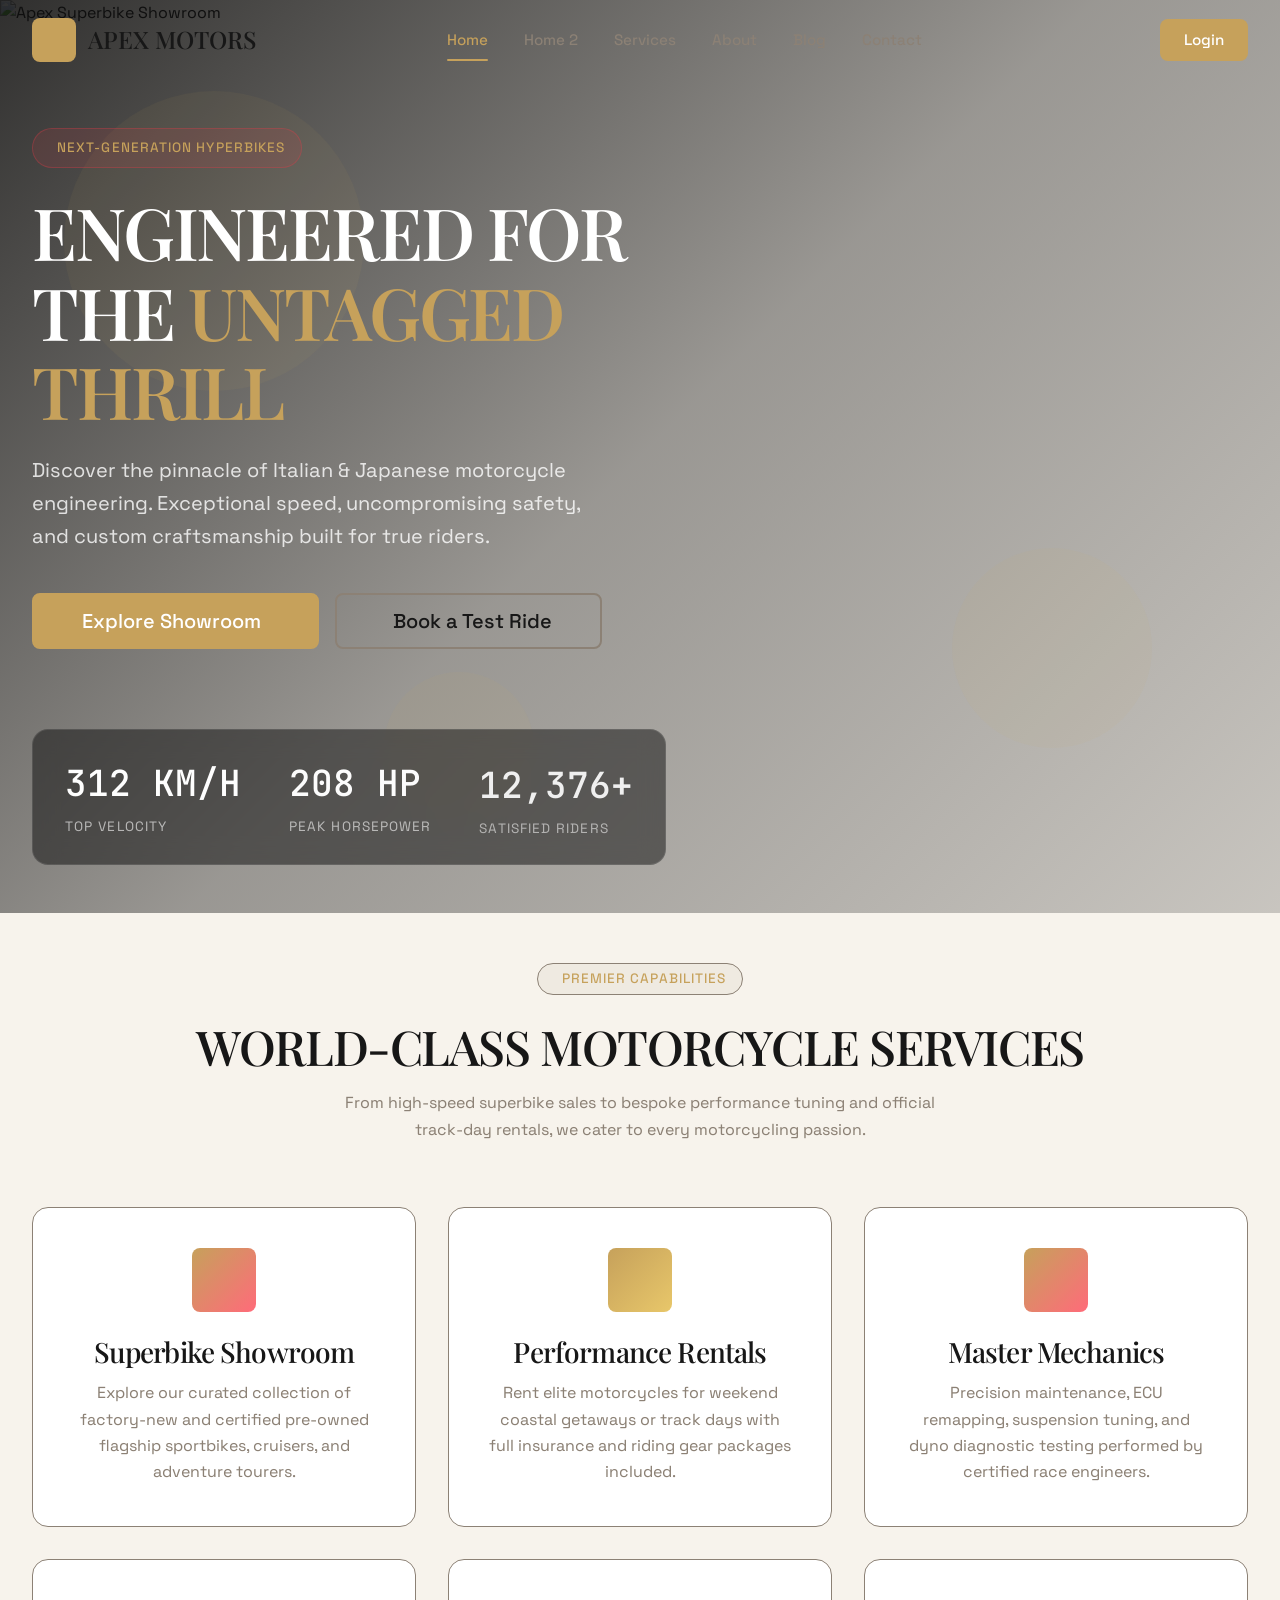
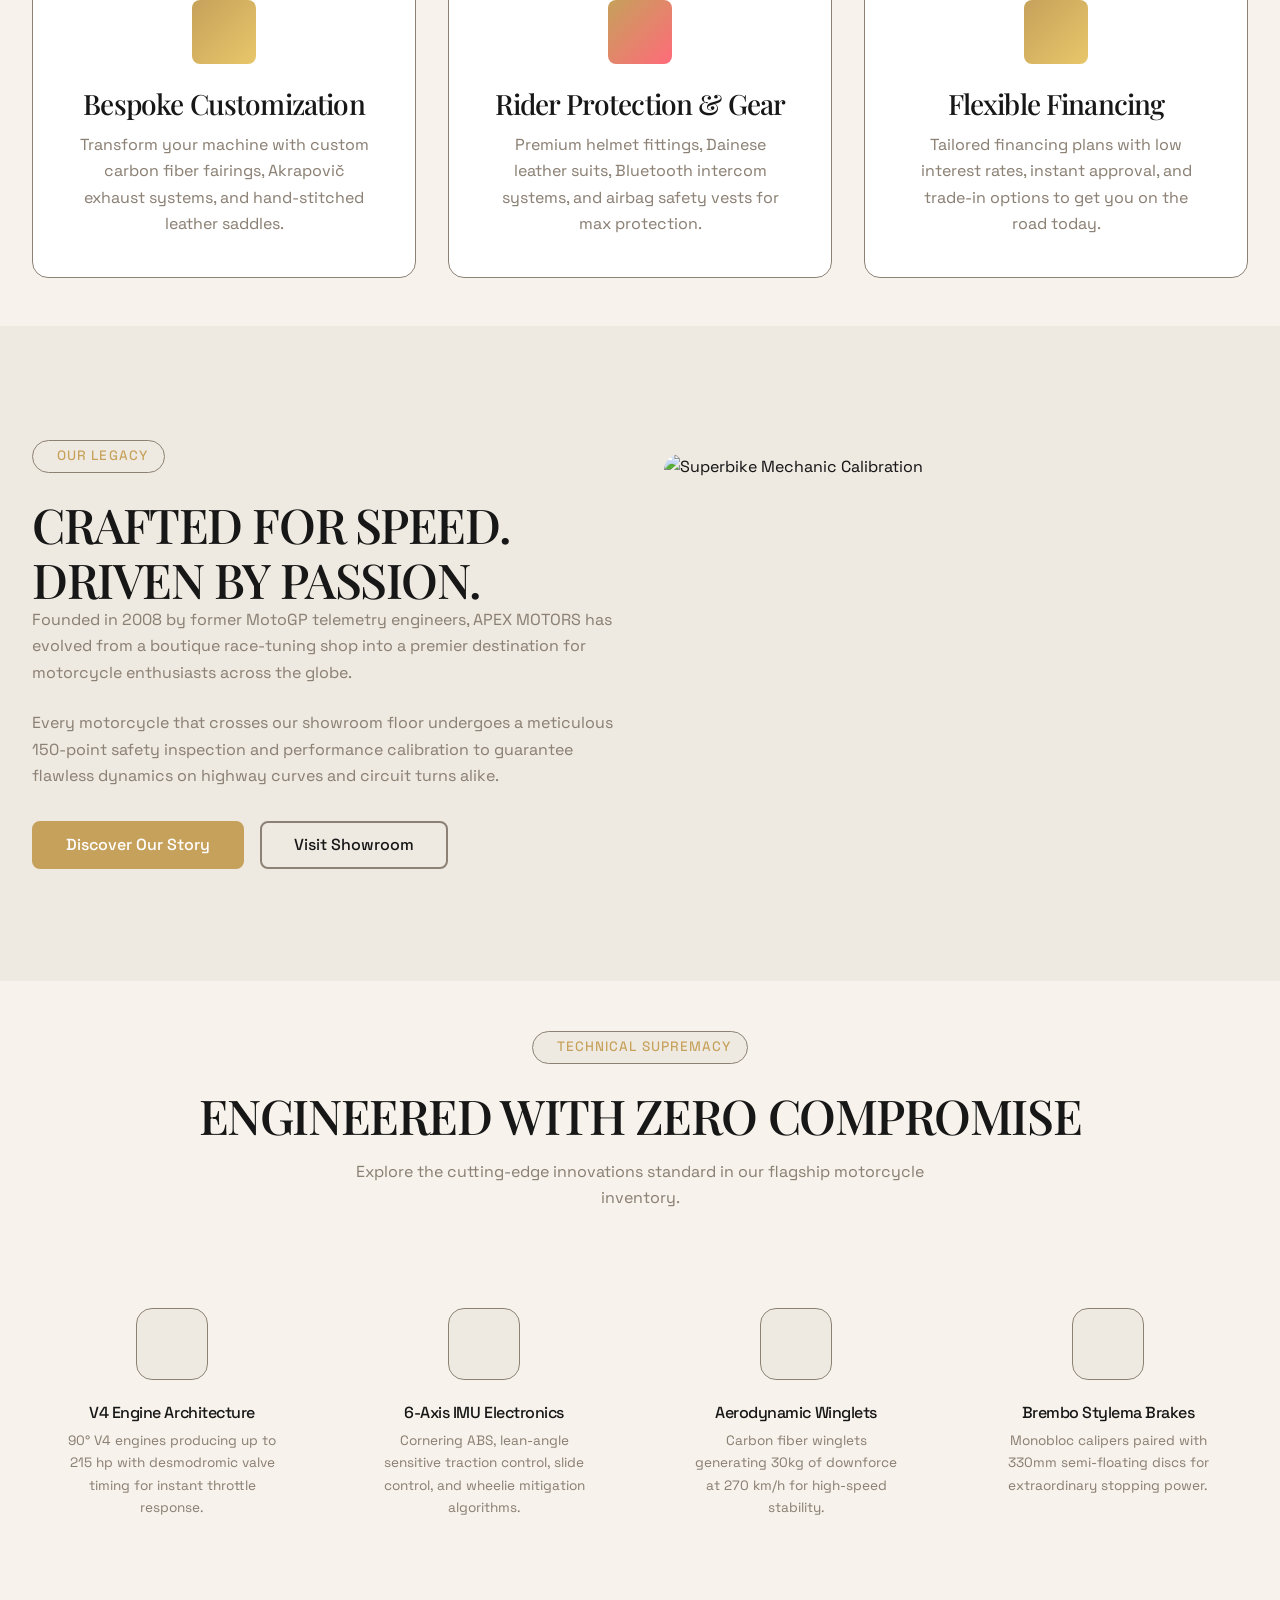
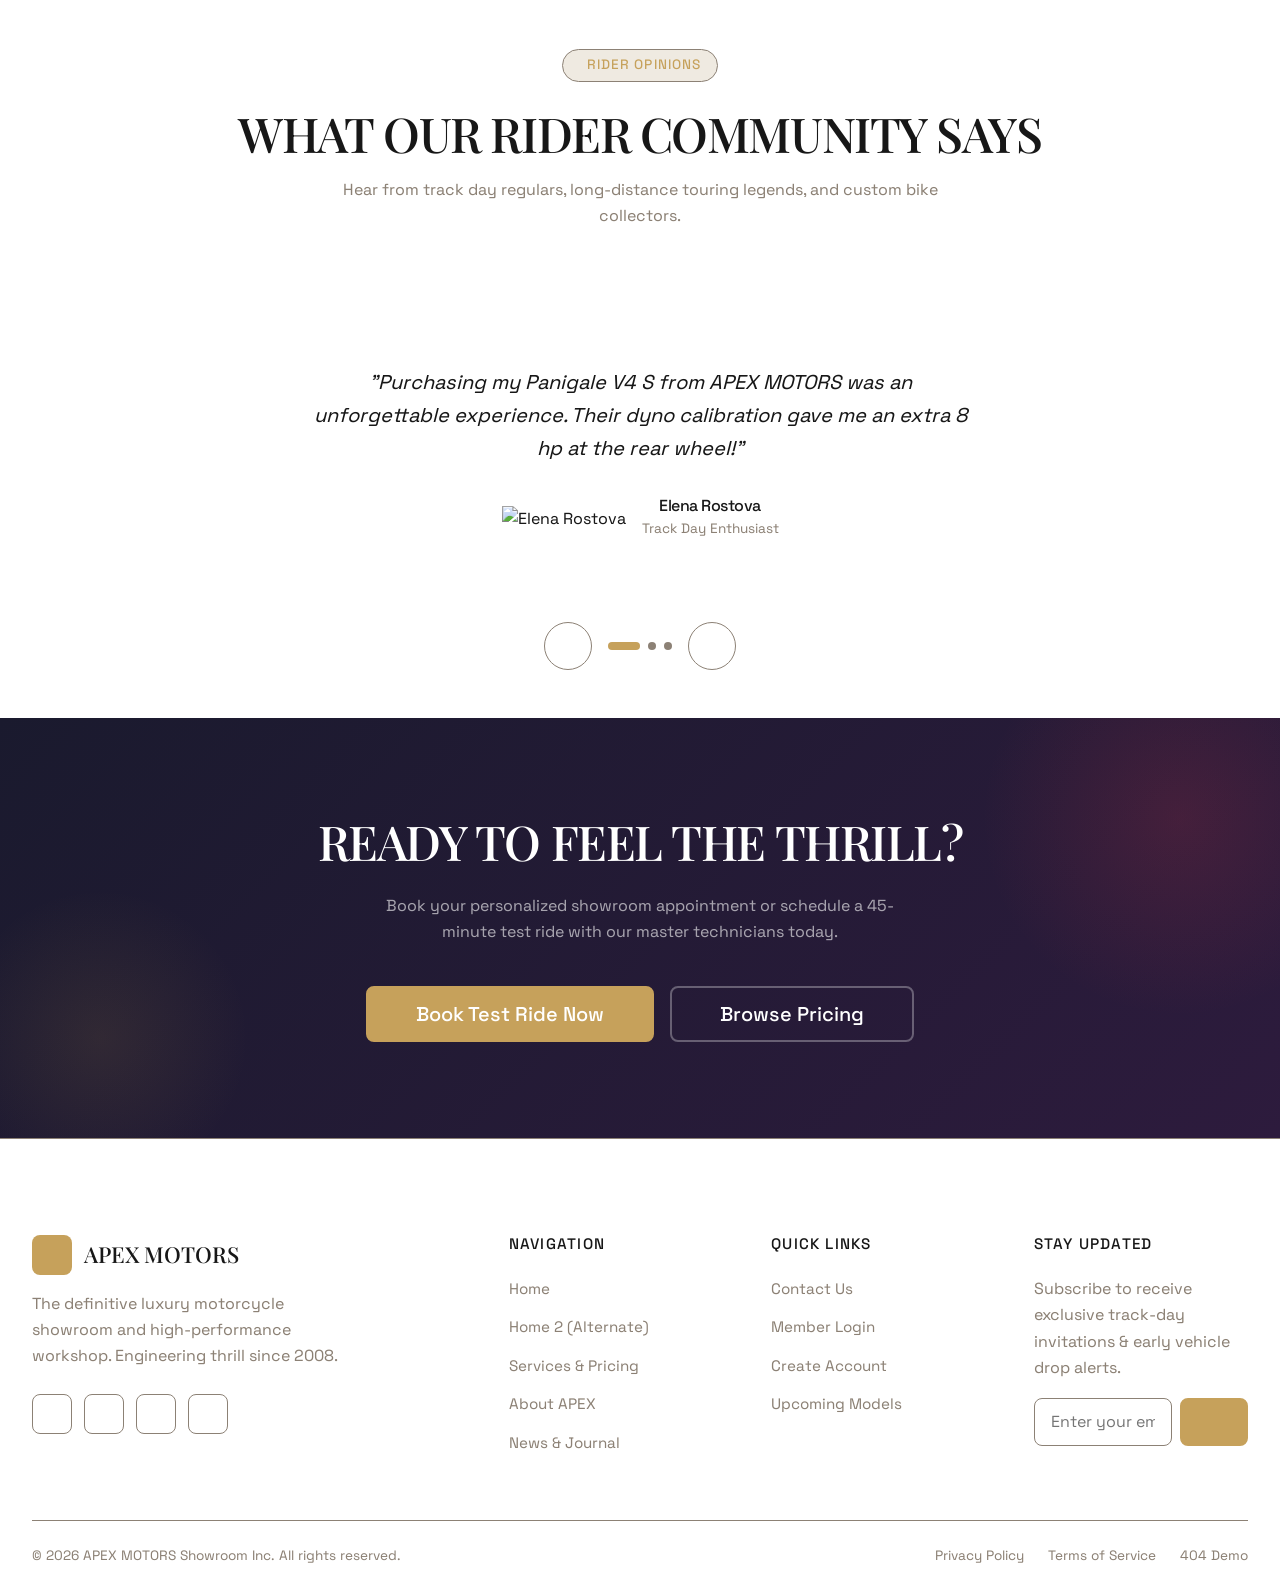
==== commit 58a4099c: "add the cvsss" ====
--- a/index.html
+++ b/index.html
@@ -67,9 +67,6 @@
         <button class="navbar__toggle-btn" data-theme-toggle aria-label="Toggle Theme">
           <i class="ri-sun-line"></i>
         </button>
-        <button class="navbar__toggle-btn" data-rtl-toggle aria-label="Toggle RTL Mode">
-          <i class="ri-arrow-left-right-line"></i>
-        </button>
         <a href="login.html" class="navbar__login-btn">Login</a>
         
         <button class="navbar__hamburger" aria-label="Open Navigation Drawer" aria-expanded="false">
@@ -105,9 +102,6 @@
       <div class="drawer__toggles">
         <button class="btn btn--secondary btn--full" data-theme-toggle>
           <i class="ri-sun-line"></i> Toggle Theme
-        </button>
-        <button class="btn btn--secondary btn--icon" data-rtl-toggle aria-label="Toggle RTL">
-          <i class="ri-arrow-left-right-line"></i>
         </button>
       </div>
       <a href="login.html" class="btn btn--primary btn--full">Login</a>
--- a/assets/css/style.css
+++ b/assets/css/style.css
@@ -454,6 +454,7 @@
 .btn--accent:hover {
   background: #C49A3D;
   border-color: #C49A3D;
+  color: #1A1A2E;
   transform: translateY(-2px);
   box-shadow: 0 8px 24px rgba(212, 167, 71, 0.35);
 }
@@ -961,7 +962,8 @@
   align-items: center;
   position: relative;
   overflow: hidden;
-  padding-block-start: var(--navbar-height);
+  padding-block-start: calc(var(--navbar-height) + var(--space-8));
+  padding-block-end: var(--space-8);
 }
 
 .hero__bg {
@@ -1036,11 +1038,16 @@
 }
 
 .hero__stats {
-  display: flex;
+  display: inline-flex;
+  flex-wrap: wrap;
   gap: var(--space-8);
   margin-block-start: var(--space-10);
-  padding-block-start: var(--space-7);
-  border-block-start: 1px solid var(--color-border);
+  padding: var(--space-5) var(--space-6);
+  background: rgba(13, 13, 13, 0.5);
+  backdrop-filter: blur(12px);
+  -webkit-backdrop-filter: blur(12px);
+  border: 1px solid rgba(255, 255, 255, 0.1);
+  border-radius: var(--radius-lg);
 }
 
 .hero__stat {
@@ -1616,6 +1623,8 @@
 }
 
 .blog-card__tag {
+  display: inline-block;
+  white-space: nowrap;
   padding: var(--space-1) var(--space-3);
   background: rgba(230, 57, 70, 0.08);
   color: var(--color-secondary);
@@ -1656,6 +1665,7 @@
 
 .blog-card__author {
   display: flex;
+  flex-wrap: wrap;
   align-items: center;
   gap: var(--space-3);
   padding-block-start: var(--space-4);
@@ -1742,7 +1752,8 @@
   padding: var(--space-6);
   background: var(--color-bg);
   position: relative;
-  overflow: hidden;
+  overflow-x: hidden;
+  overflow-y: auto;
 }
 
 .auth-page::before {
@@ -3169,3 +3180,103 @@
     padding: var(--space-6) 0;
   }
 }
+
+/* ── Back to Top Button ───────────────────────────── */
+.back-to-top {
+  position: fixed;
+  bottom: var(--space-6);
+  right: var(--space-6);
+  width: 50px;
+  height: 50px;
+  background-color: var(--color-secondary);
+  color: #fff;
+  border-radius: var(--radius-full);
+  display: flex;
+  align-items: center;
+  justify-content: center;
+  font-size: 1.5rem;
+  z-index: var(--z-sticky);
+  cursor: pointer;
+  opacity: 0;
+  visibility: hidden;
+  transform: translateY(20px);
+  transition: all var(--transition-base);
+  box-shadow: var(--shadow-sm);
+}
+
+.back-to-top.active {
+  opacity: 1;
+  visibility: visible;
+  transform: translateY(0);
+}
+
+.back-to-top:hover {
+  background-color: var(--color-text-primary);
+  transform: translateY(-5px);
+}
+
+@media (max-width: 768px) {
+  .back-to-top {
+    bottom: var(--space-4);
+    right: var(--space-4);
+    width: 44px;
+    height: 44px;
+    font-size: 1.25rem;
+  }
+}
+
+/* ── Horizontal Scroll Glider ──────────────────────── */
+.horizontal-scroll {
+  width: 100%;
+  overflow: hidden;
+  padding-block: var(--space-4);
+}
+
+.horizontal-scroll__track {
+  display: flex;
+  gap: var(--space-6);
+  overflow-x: auto;
+  scroll-snap-type: x mandatory;
+  padding-bottom: var(--space-4);
+  scrollbar-width: thin;
+  scrollbar-color: var(--color-secondary) var(--color-surface);
+}
+
+.horizontal-scroll__track::-webkit-scrollbar {
+  height: 8px;
+}
+
+.horizontal-scroll__track::-webkit-scrollbar-track {
+  background: var(--color-surface);
+  border-radius: var(--radius-full);
+}
+
+.horizontal-scroll__track::-webkit-scrollbar-thumb {
+  background: var(--color-secondary);
+  border-radius: var(--radius-full);
+}
+
+.horizontal-scroll__track .showcase-card {
+  flex: 0 0 380px;
+  min-width: 380px;
+  scroll-snap-align: start;
+}
+
+@media (max-width: 768px) {
+  .horizontal-scroll__track .showcase-card {
+    flex: 0 0 85vw;
+    min-width: 85vw;
+  }
+}
+
+/* ── Card Horizontal Responsive ────────────────────── */
+.card--horizontal {
+  display: flex;
+  flex-direction: row;
+  align-items: stretch;
+}
+@media (max-width: 768px) {
+  .card--horizontal {
+    flex-direction: column;
+  }
+}
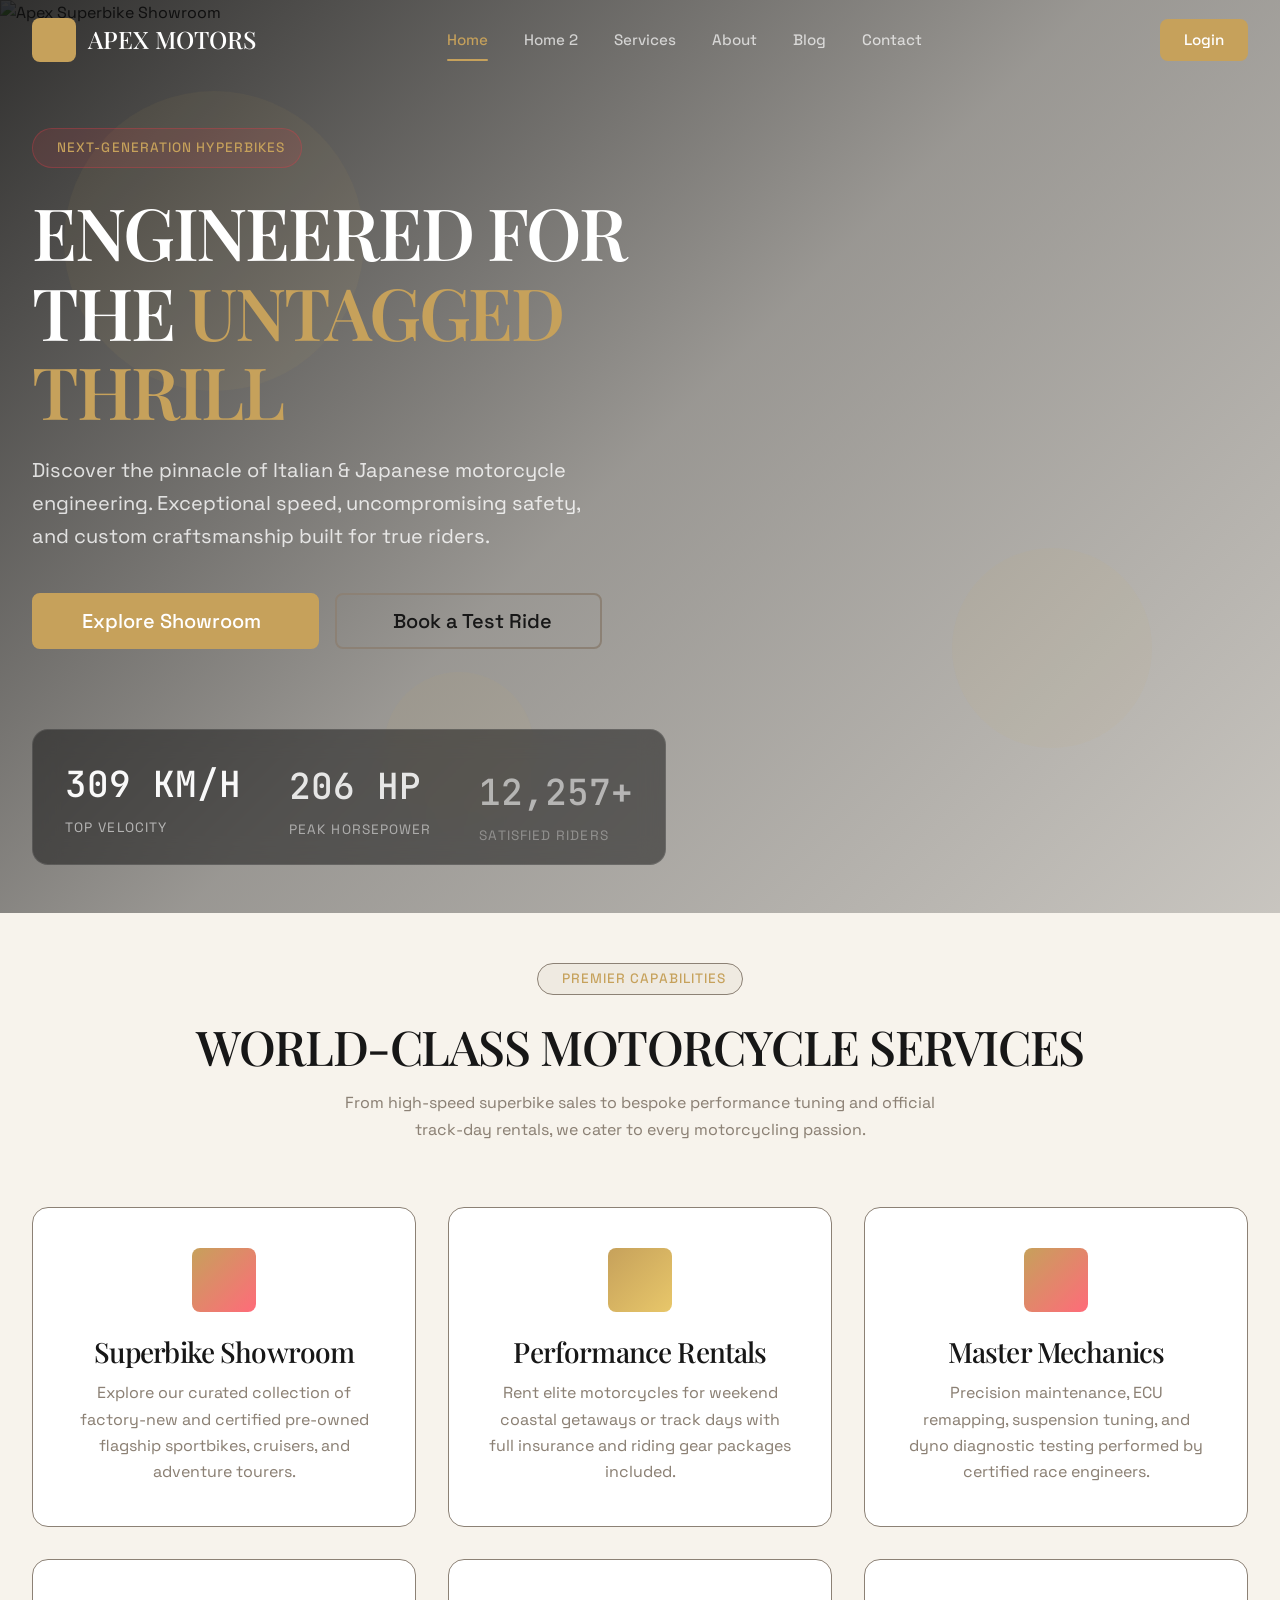
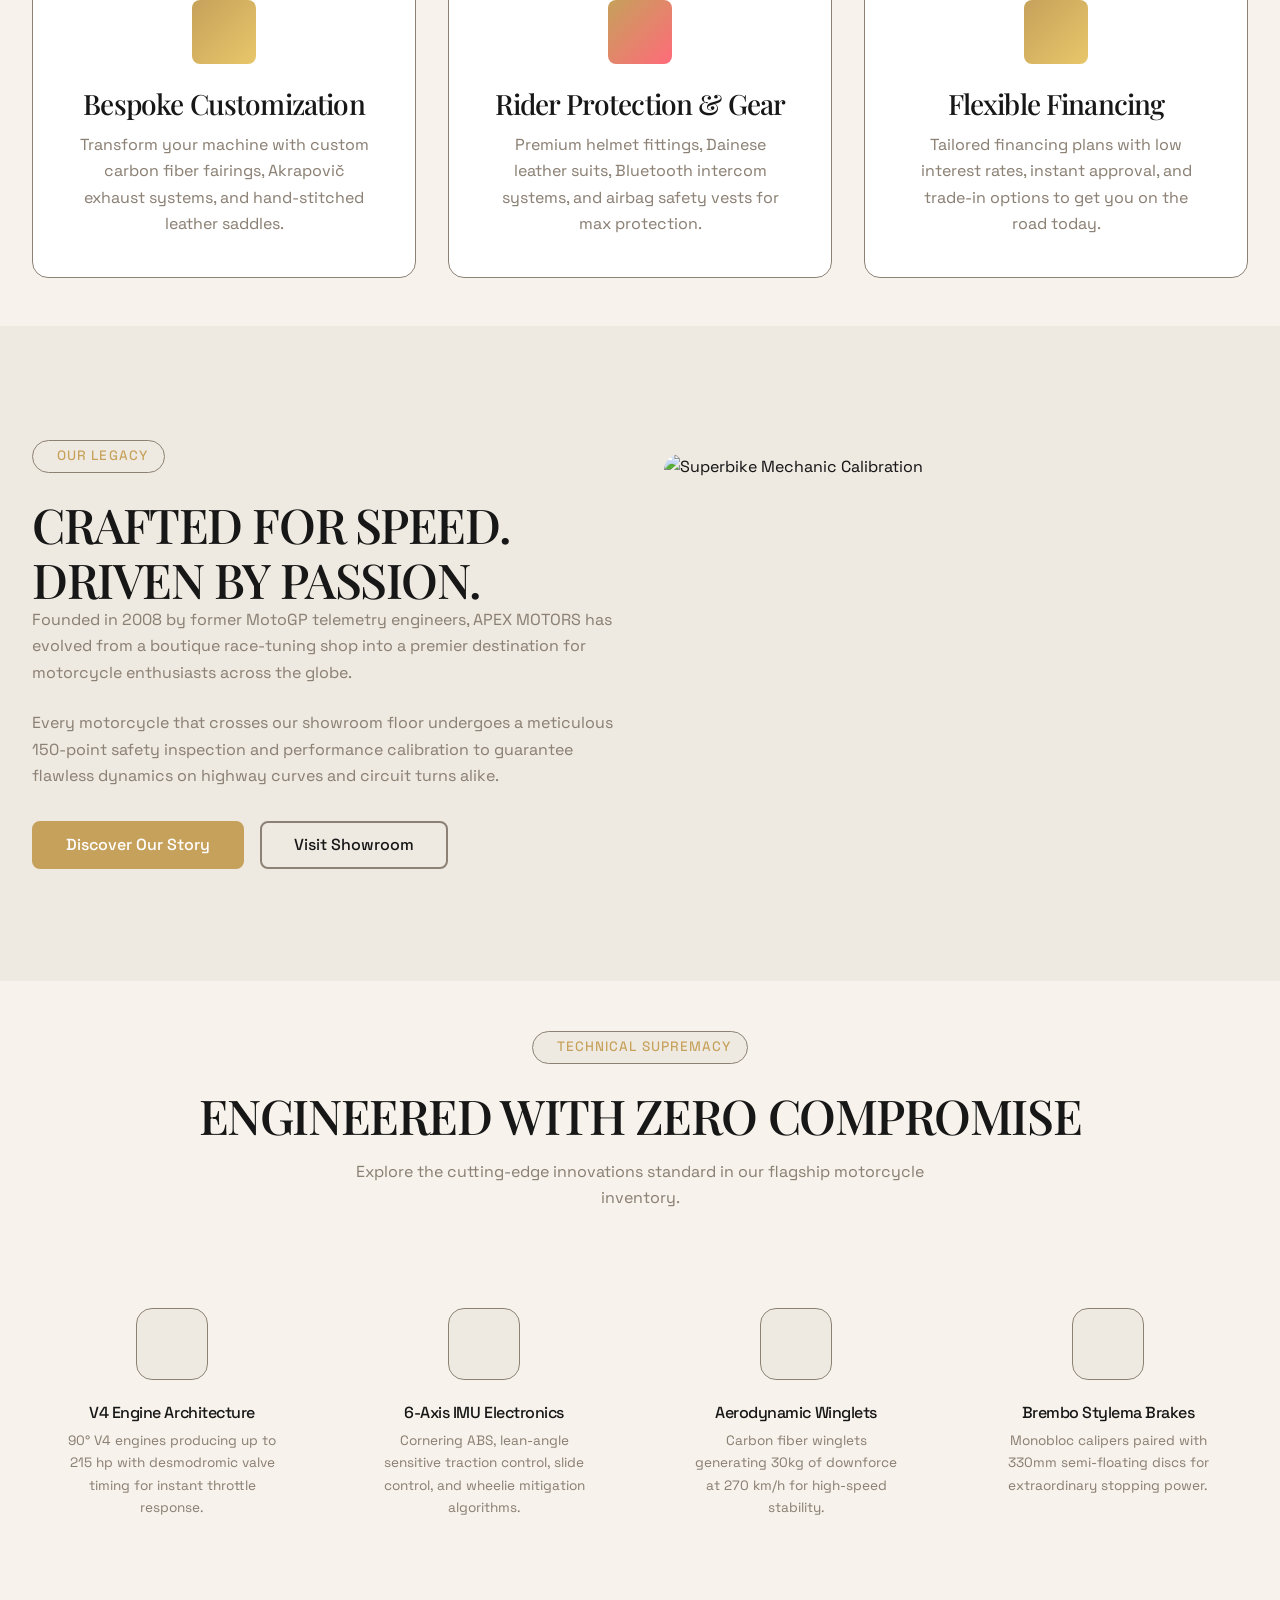
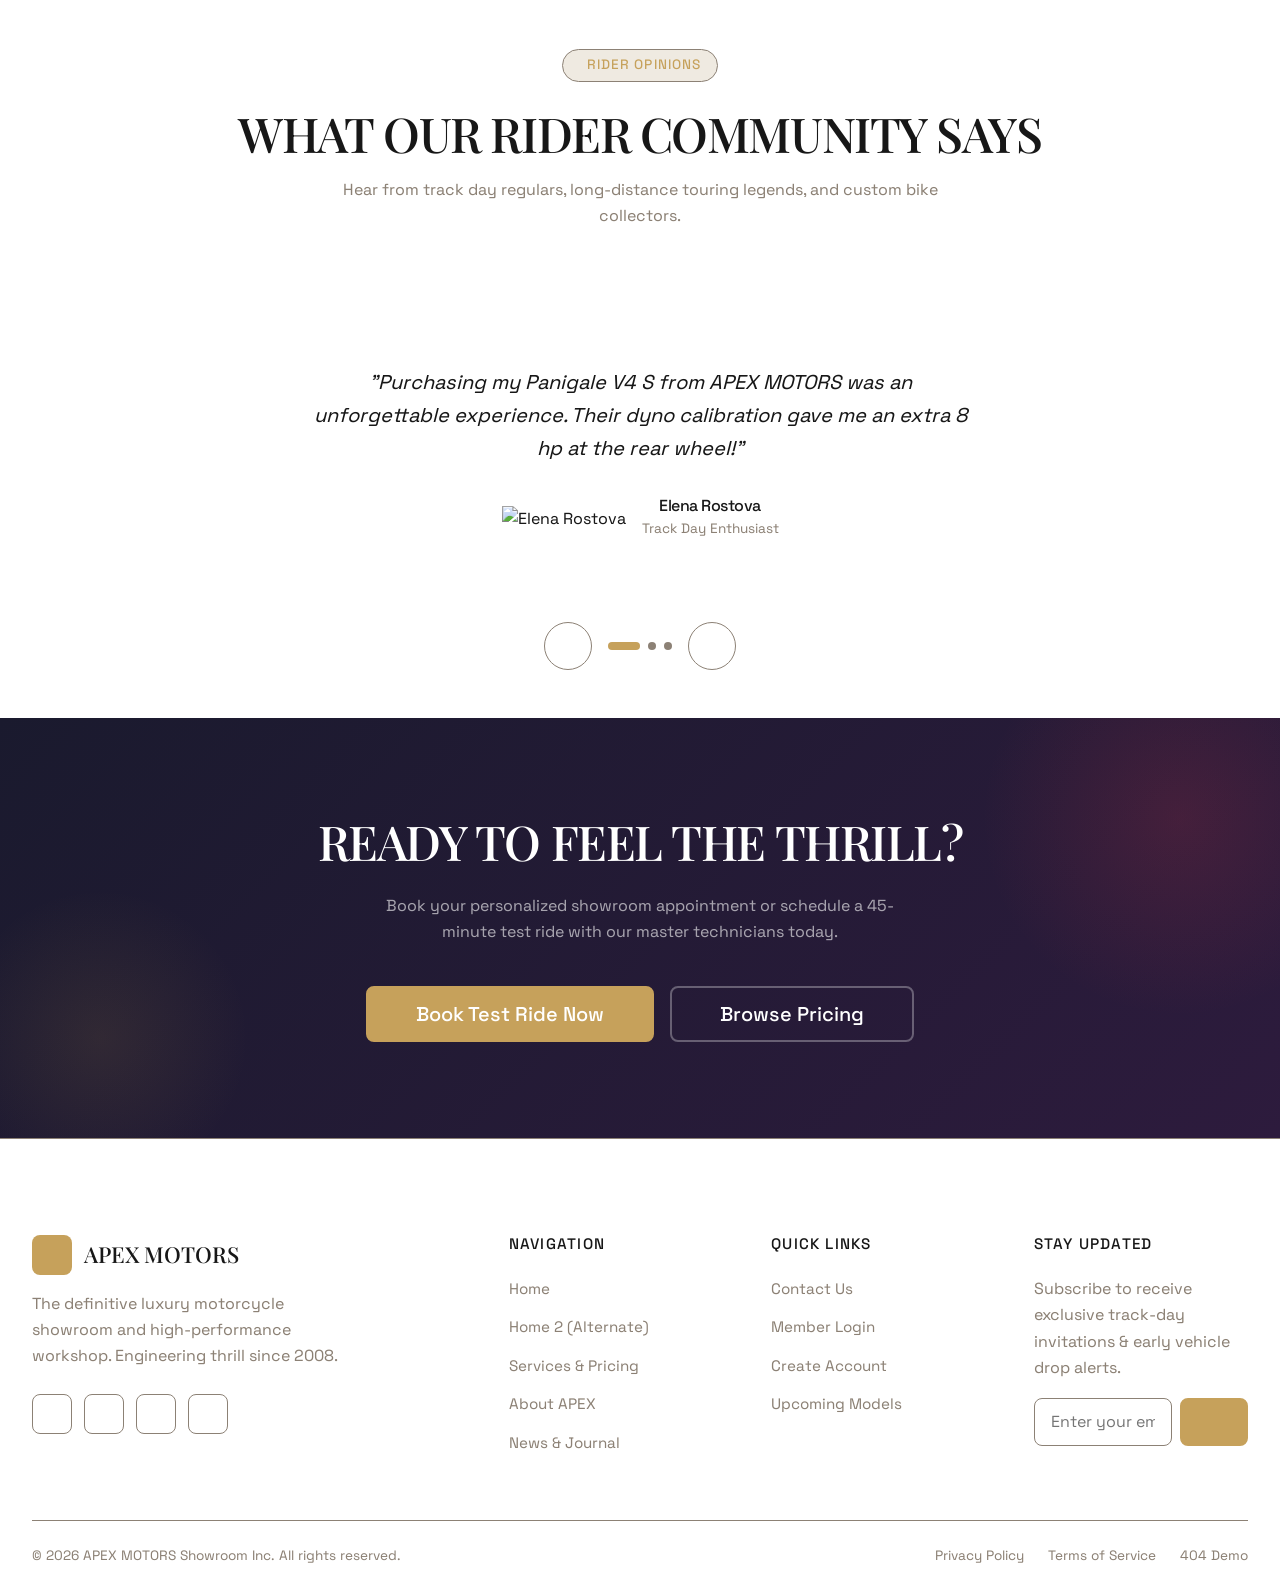
==== commit 2ffbade2: "add the css" ====
--- a/index.html
+++ b/index.html
@@ -47,7 +47,7 @@
 <body>
 
   <!-- ── NAVBAR ────────────────────────────────────────── -->
-  <header class="navbar">
+  <header class="navbar navbar--transparent-dark">
     <div class="navbar__inner">
       <a href="index.html" class="navbar__logo">
         <div class="navbar__logo-icon"><i class="ri-motorbike-line"></i></div>
--- a/assets/css/style.css
+++ b/assets/css/style.css
@@ -643,6 +643,29 @@
   background: var(--color-surface-alt);
 }
 
+/* ── Transparent Navbar on Dark Hero ─────────────── */
+.navbar--transparent-dark:not(.scrolled) .navbar__logo {
+  color: #FFFFFF;
+}
+
+.navbar--transparent-dark:not(.scrolled) .navbar__link:not(.active) {
+  color: rgba(255, 255, 255, 0.7);
+}
+
+.navbar--transparent-dark:not(.scrolled) .navbar__link:hover {
+  color: #FFFFFF;
+}
+
+.navbar--transparent-dark:not(.scrolled) .navbar__toggle-btn,
+.navbar--transparent-dark:not(.scrolled) .navbar__hamburger {
+  color: #FFFFFF;
+}
+
+.navbar--transparent-dark:not(.scrolled) .navbar__toggle-btn:hover,
+.navbar--transparent-dark:not(.scrolled) .navbar__hamburger:hover {
+  background: rgba(255, 255, 255, 0.1);
+}
+
 /* ── Mobile Drawer ────────────────────────────────── */
 .drawer-overlay {
   position: fixed;
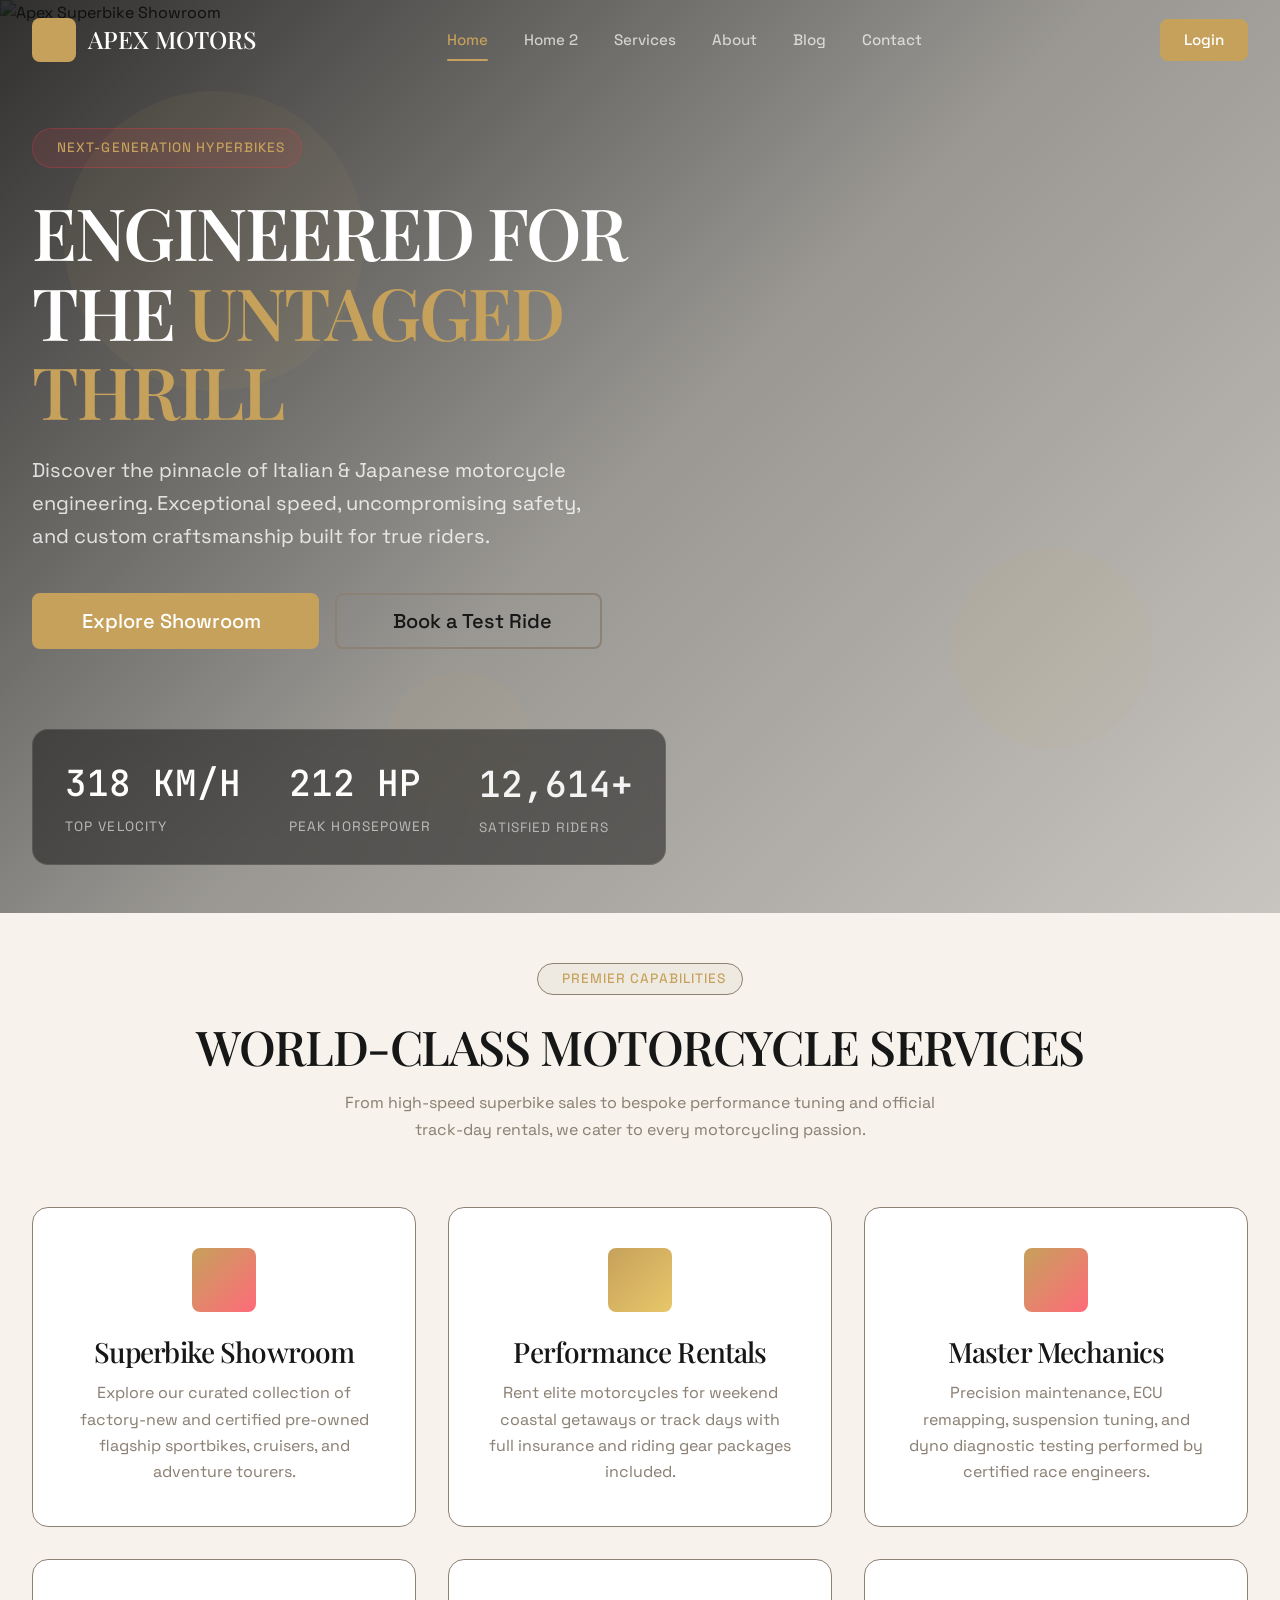
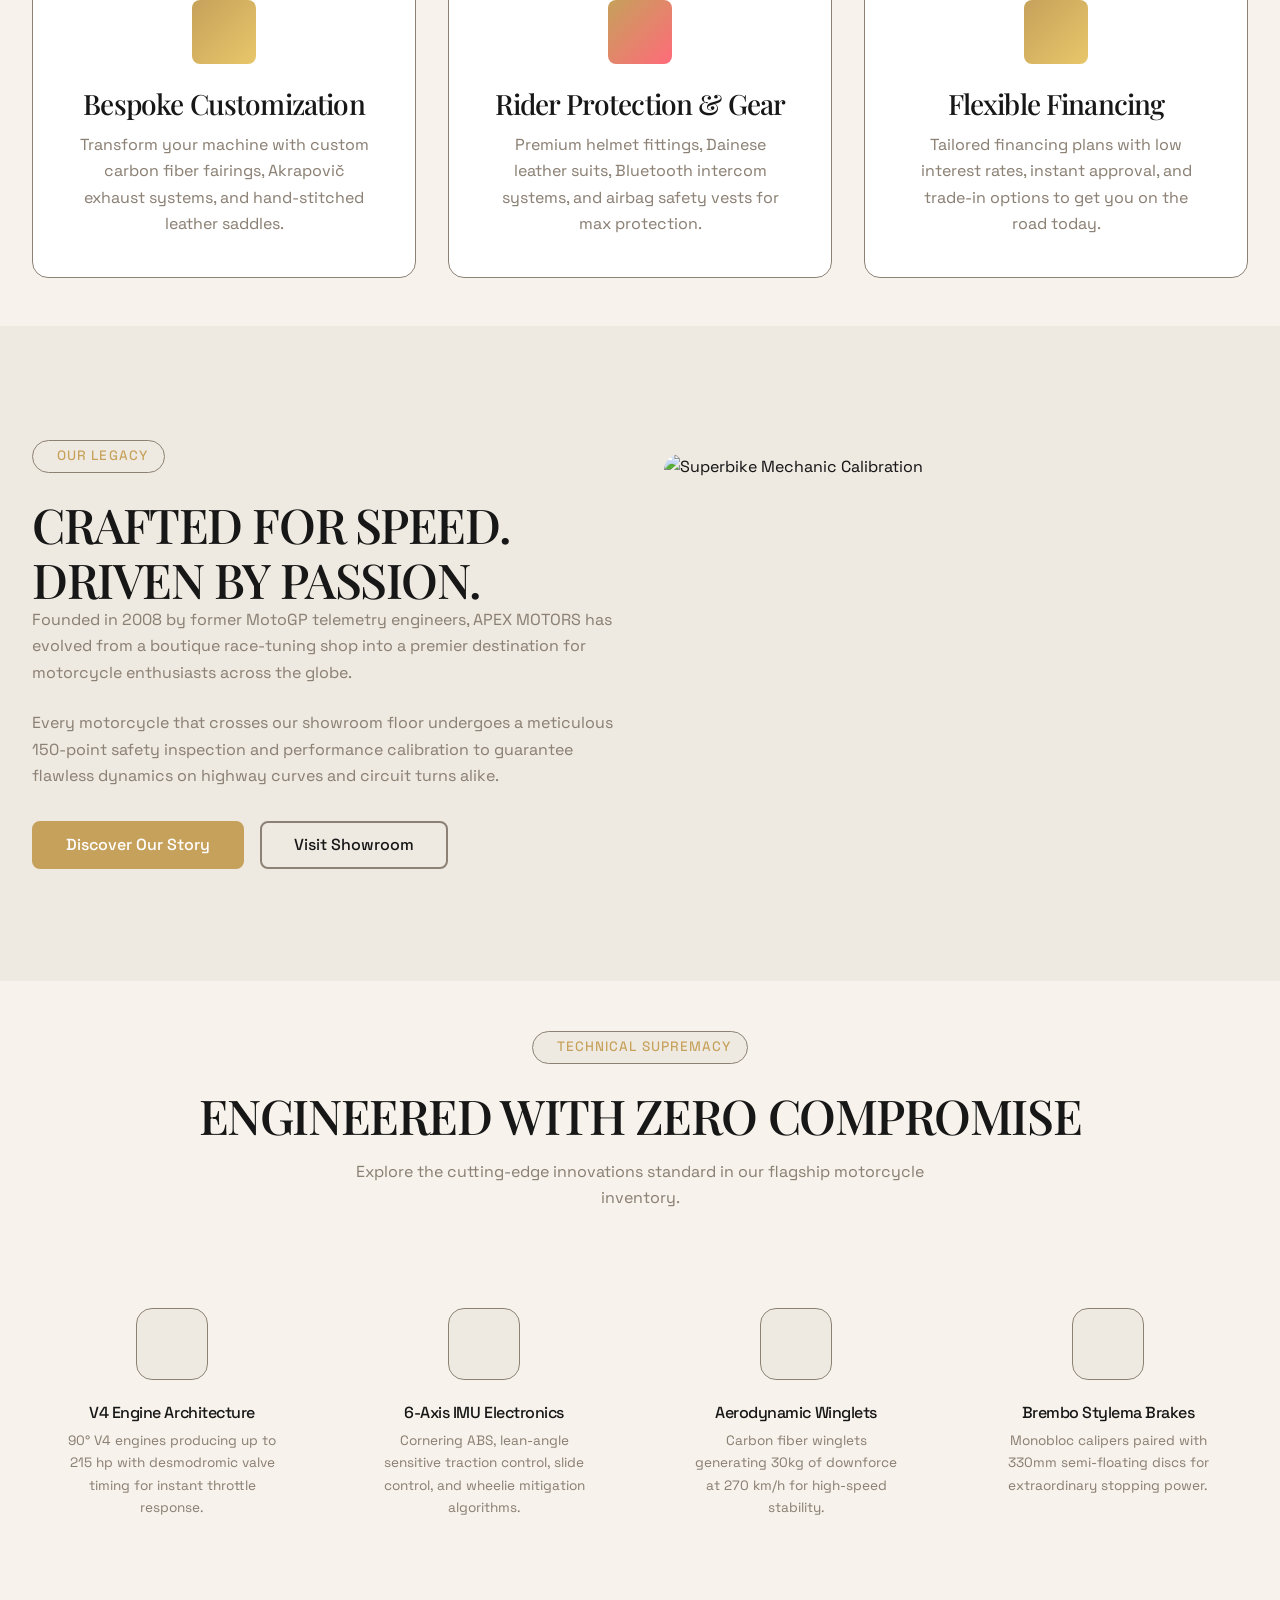
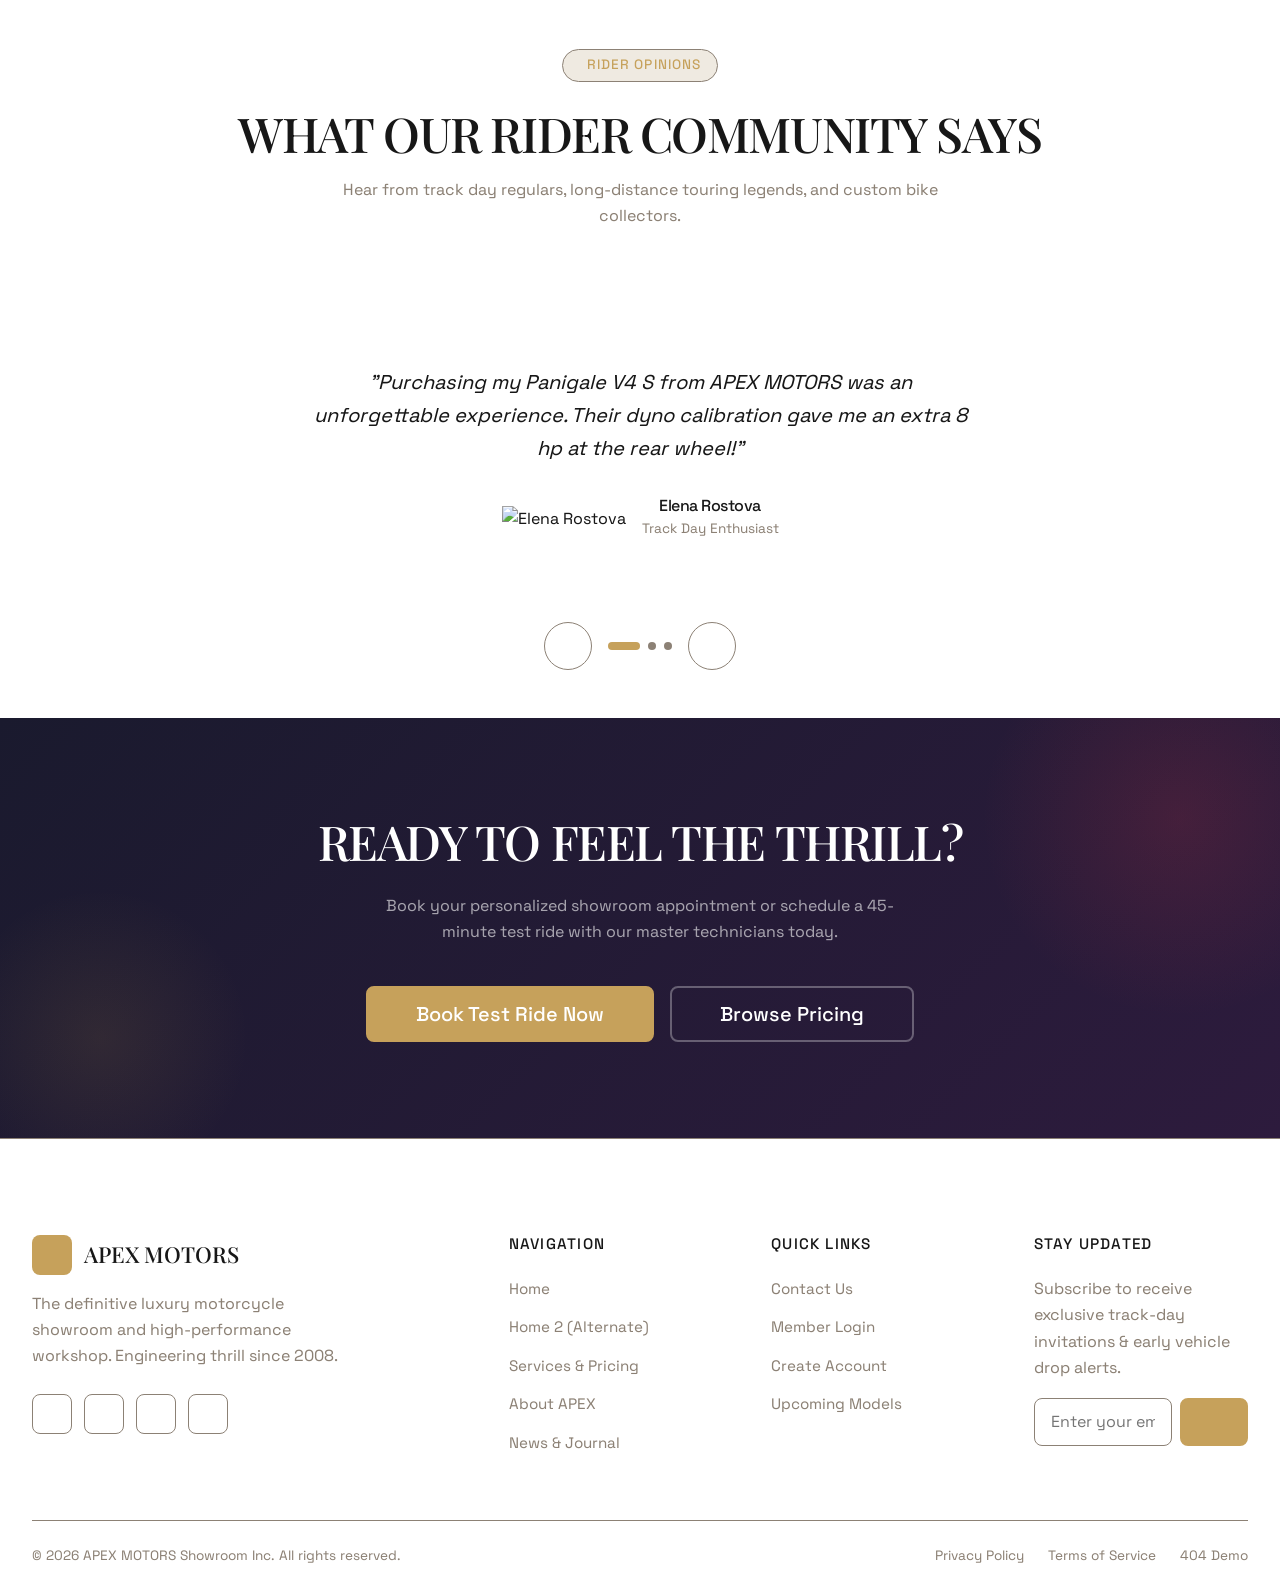
==== commit f0b8b931: "dd the css" ====
--- a/index.html
+++ b/index.html
@@ -221,7 +221,7 @@
             <h2 style="text-align: start;">CRAFTED FOR SPEED. DRIVEN BY PASSION.</h2>
             <p>Founded in 2008 by former MotoGP telemetry engineers, APEX MOTORS has evolved from a boutique race-tuning shop into a premier destination for motorcycle enthusiasts across the globe.</p>
             <p>Every motorcycle that crosses our showroom floor undergoes a meticulous 150-point safety inspection and performance calibration to guarantee flawless dynamics on highway curves and circuit turns alike.</p>
-            <div class="flex gap-4" style="margin-block-start: var(--space-6);">
+            <div class="flex flex-wrap gap-4" style="margin-block-start: var(--space-6);">
               <a href="about.html" class="btn btn--primary">Discover Our Story</a>
               <a href="contact.html" class="btn btn--secondary">Visit Showroom</a>
             </div>
--- a/assets/css/style.css
+++ b/assets/css/style.css
@@ -2661,6 +2661,19 @@
   width: max-content;
 }
 
+.auto-slide-track {
+  animation: autoSlide 25s linear infinite;
+}
+
+.auto-slide-track:hover {
+  animation-play-state: paused;
+}
+
+@keyframes autoSlide {
+  0% { transform: translateX(0); }
+  100% { transform: translateX(calc(-50% - (var(--space-6) / 2))); }
+}
+
 .showcase-card {
   width: 360px;
   flex-shrink: 0;
--- a/assets/css/rtl.css
+++ b/assets/css/rtl.css
@@ -120,3 +120,13 @@
   inset-inline-start: auto;
   inset-inline-end: 100%;
 }
+
+/* Auto Slide RTL */
+[dir="rtl"] .auto-slide-track {
+  animation-name: autoSlideRTL;
+}
+
+@keyframes autoSlideRTL {
+  0% { transform: translateX(0); }
+  100% { transform: translateX(calc(50% + (var(--space-6) / 2))); }
+}
